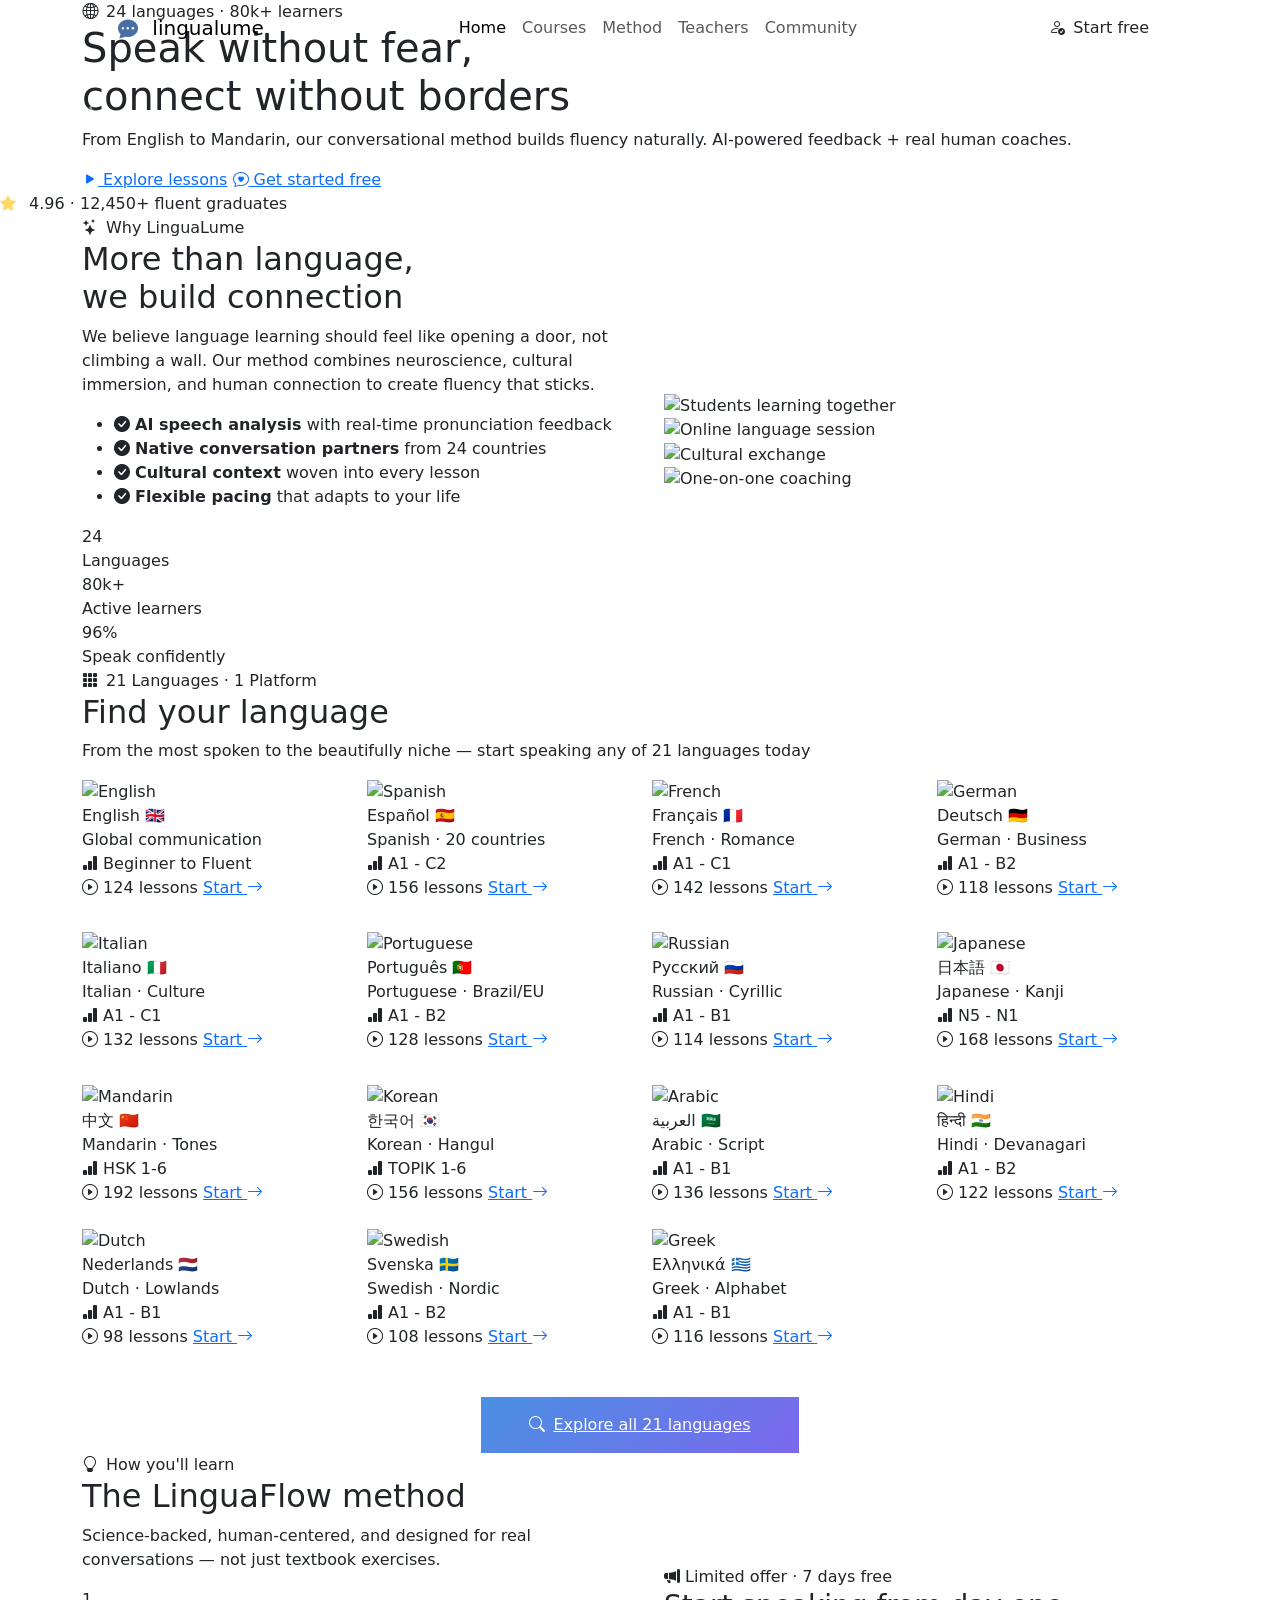
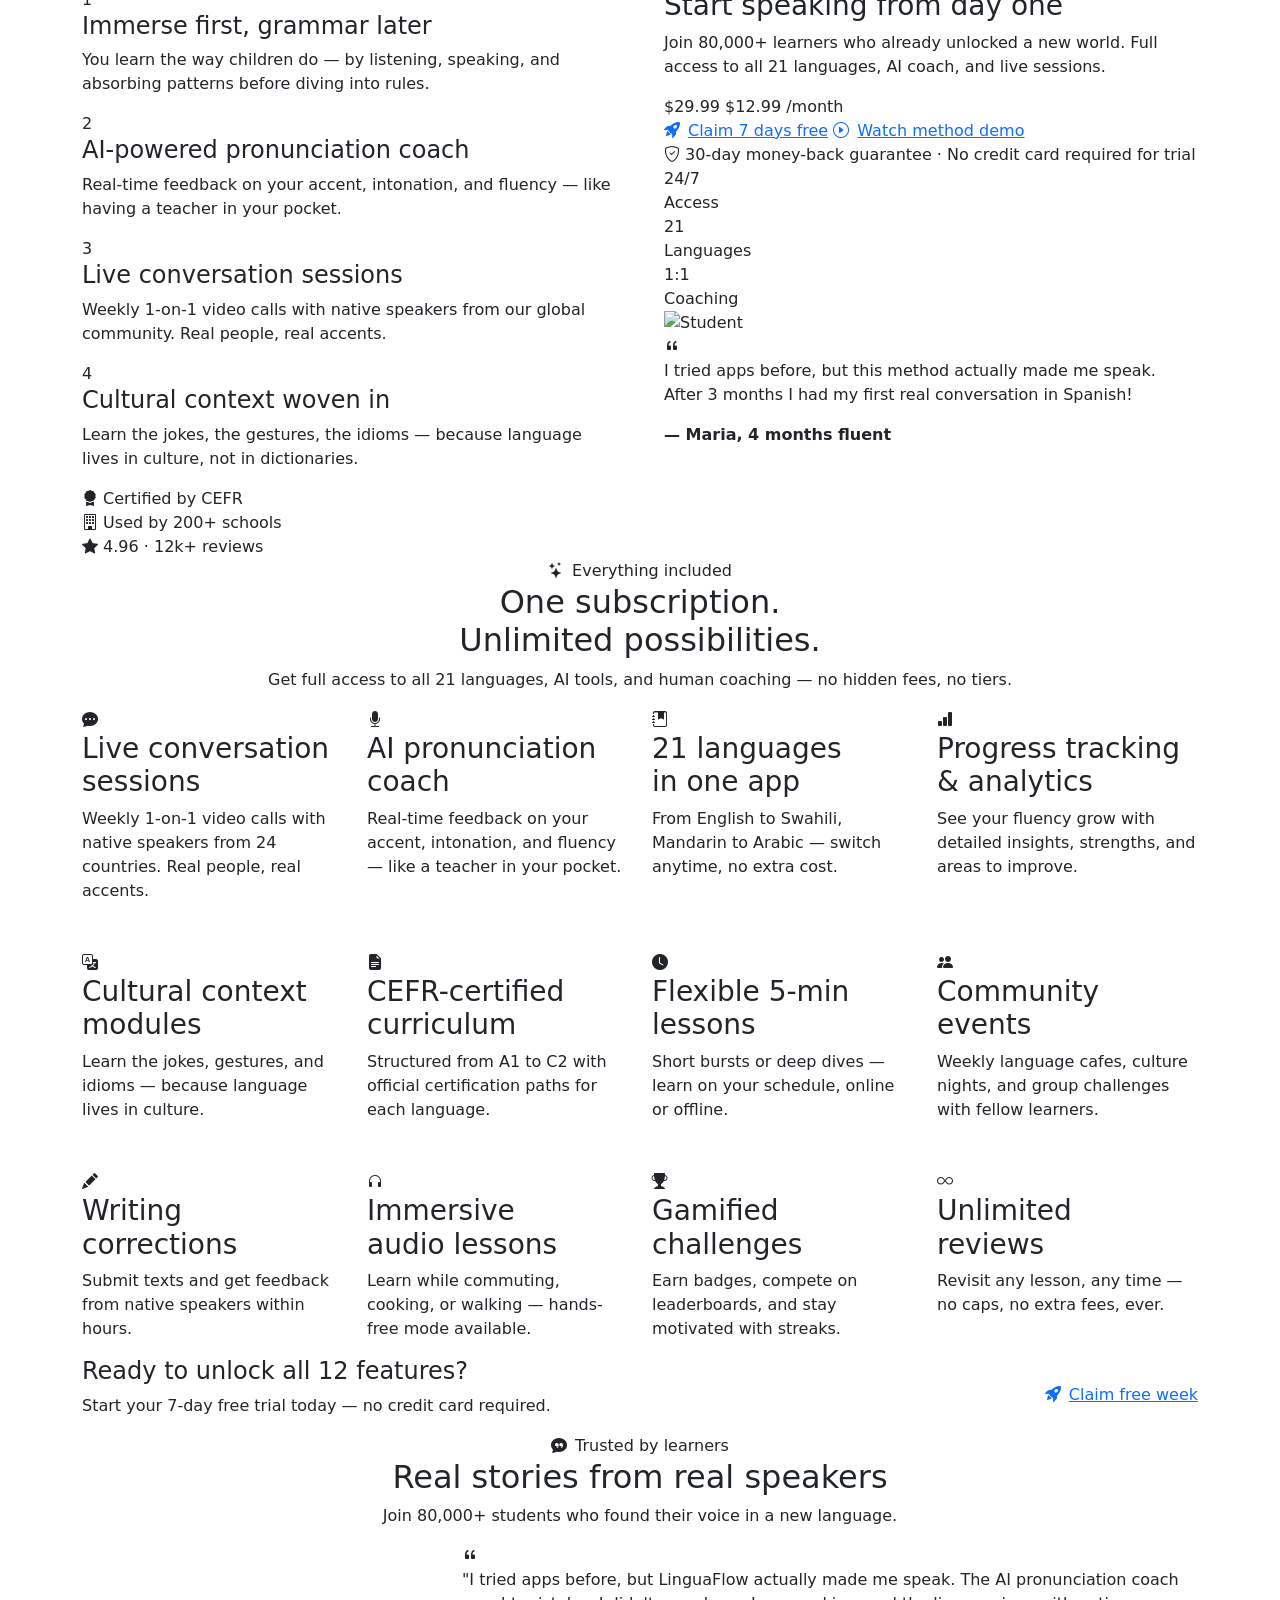
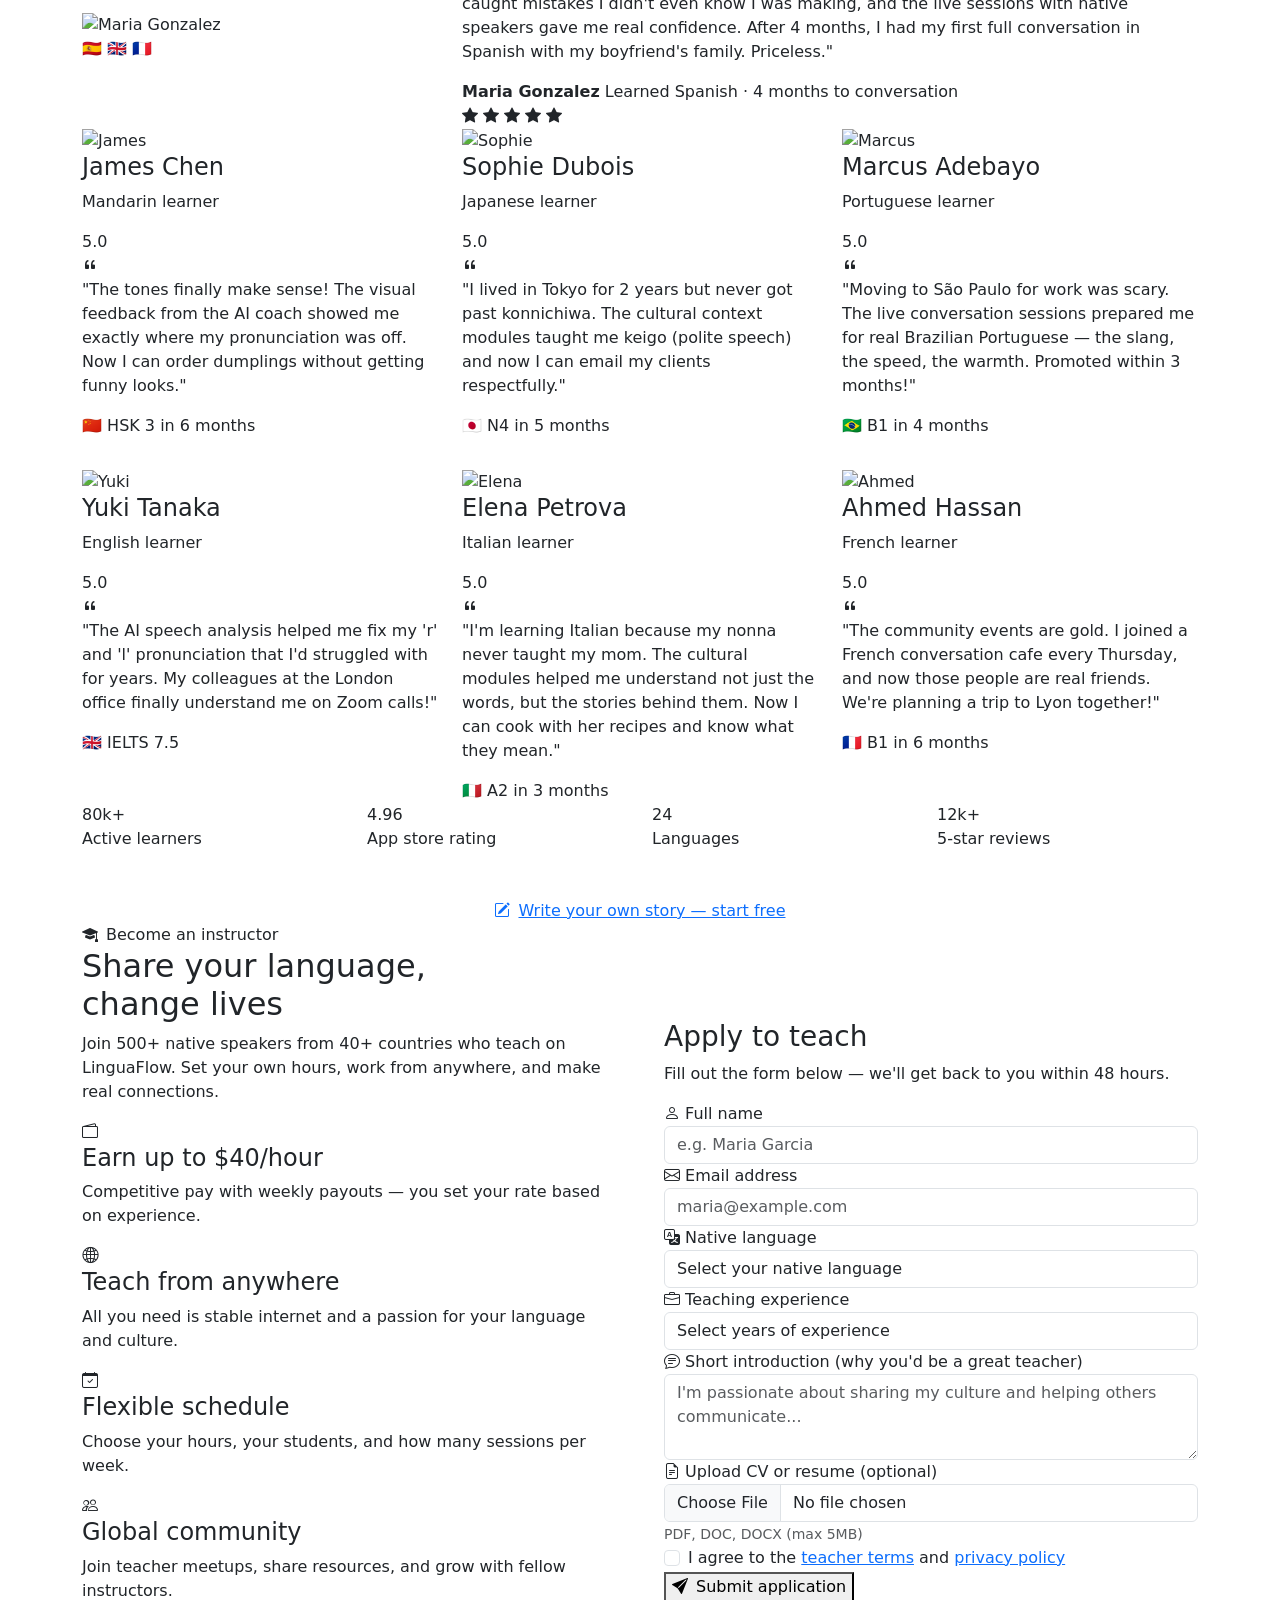
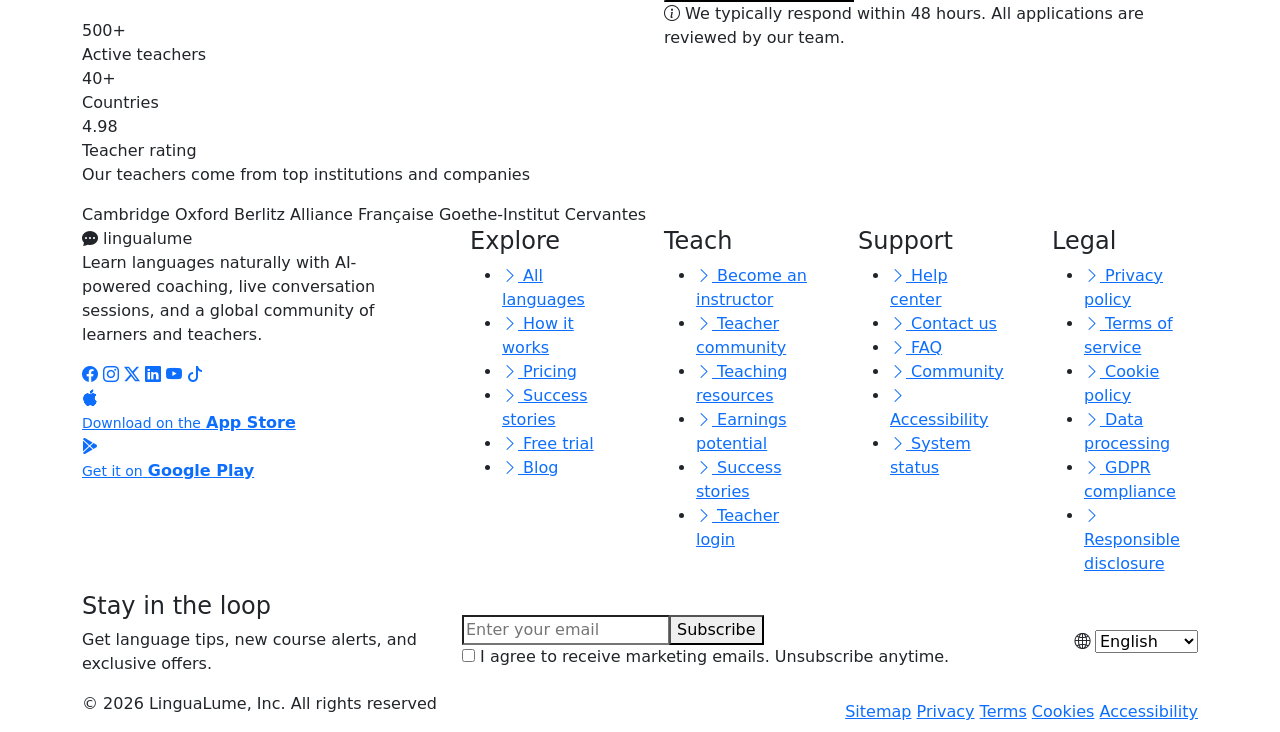
==== index.html @ 070ae80a "Add files via upload" ====
<!DOCTYPE html>
<html lang="en">
<head>
  <meta charset="UTF-8">
  <meta name="viewport" content="width=device-width, initial-scale=1.0">
  <title>LinguaFlow · fluent in feeling</title>

<link rel="stylesheet" href="css/style.css">
  <!-- Bootstrap 5 CSS -->
  <link href="https://cdn.jsdelivr.net/npm/bootstrap@5.3.2/dist/css/bootstrap.min.css" rel="stylesheet">
  <!-- Google Fonts for better typography -->
  <link href="https://fonts.googleapis.com/css2?family=Inter:opsz,wght@14..32,300;14..32,400;14..32,600;14..32,700;14..32,800&display=swap" rel="stylesheet">
  <!-- Bootstrap Icons -->
  <link rel="stylesheet" href="https://cdn.jsdelivr.net/npm/bootstrap-icons@1.11.3/font/bootstrap-icons.min.css">
  <!-- AOS (Animate on Scroll) - lightweight -->
  <link href="https://unpkg.com/aos@2.3.1/dist/aos.css" rel="stylesheet">
 
</head>
<body>

<!-- ===== REFINED NAVBAR ===== -->
<nav class="navbar navbar-expand-lg fixed-top navbar-premium" id="mainNav">
  <div class="container px-4 px-lg-5">
    <a class="navbar-brand" href="#">
      <i class="bi bi-chat-dots-fill me-2" style="color: #4a6fa5;"></i>
      lingualume
    </a>
    <button class="navbar-toggler border-0" type="button" data-bs-toggle="collapse" data-bs-target="#navbarNav" style="box-shadow: none;">
      <span class="navbar-toggler-icon"></span>
    </button>
    <div class="collapse navbar-collapse" id="navbarNav">
      <ul class="navbar-nav mx-auto">
        <li class="nav-item"><a class="nav-link active" href="index.html">Home</a></li>
        <li class="nav-item"><a class="nav-link" href="courses.html">Courses</a></li>
        <li class="nav-item"><a class="nav-link" href="method.html">Method</a></li>
        <li class="nav-item"><a class="nav-link" href="teachers.html">Teachers</a></li>
        <li class="nav-item"><a class="nav-link" href="community.html">Community</a></li>
      </ul>
      <div class="d-flex">
        <a href="registration.html" class="btn btn-nav-cta"><i class="bi bi-person-check me-2"></i>Start free</a>
      </div>
    </div>
  </div>
</nav>

<!-- ===== ELEVATED HERO CAROUSEL (3 slides, pro content) ===== -->
<div class="hero-wrapper">
  <div id="premiumLangCarousel" class="carousel slide carousel-fade carousel-modern" data-bs-ride="carousel" data-bs-interval="6000" data-bs-pause="false">
    <!-- indicators refined -->
    <div class="carousel-indicators">
      <button type="button" data-bs-target="#premiumLangCarousel" data-bs-slide-to="0" class="active" aria-current="true"></button>
      <button type="button" data-bs-target="#premiumLangCarousel" data-bs-slide-to="1"></button>
      <button type="button" data-bs-target="#premiumLangCarousel" data-bs-slide-to="2"></button>
    </div>

    <div class="carousel-inner">
      <!-- SLIDE 1 — connection first -->
      <div class="carousel-item active slide-1">
        <div class="carousel-caption-premium">
          <div class="container" data-aos="fade-up" data-aos-duration="1000">
            <span class="language-badge"><i class="bi bi-globe2 me-2"></i>24 languages · 80k+ learners</span>
            <h1 class="headline-xl">Speak <span class="gradient-text">without fear,</span><br>connect without borders</h1>
            <p class="description">From English to Mandarin, our conversational method builds fluency naturally. AI-powered feedback + real human coaches.</p>
            <div class="btn-group-premium">
              <a href="#" class="btn-premium-primary"><i class="bi bi-play-fill"></i> Explore lessons</a>
              <a href="#" class="btn-premium-secondary"><i class="bi bi-chat-heart"></i> Get started free</a>
            </div>
          </div>
        </div>
      </div>

      <!-- SLIDE 2 — french / romance -->
      <div class="carousel-item slide-2">
        <div class="carousel-caption-premium">
          <div class="container" data-aos="fade-up" data-aos-duration="1000">
            <span class="language-badge"><i class="bi bi-mic me-2"></i>Prononciation · culture · fluidité</span>
            <h1 class="headline-xl">Parlez <span class="gradient-text">avec âme</span><br>French, Italian & beyond</h1>
            <p class="description">Master romance languages through immersive storytelling, not just grammar drills. Your journey starts with a whisper.</p>
            <div class="btn-group-premium">
              <a href="#" class="btn-premium-primary"><i class="bi bi-soundwave"></i> Try audio lesson</a>
              <a href="#" class="btn-premium-secondary"><i class="bi bi-calendar-heart"></i> Free trial</a>
            </div>
          </div>
        </div>
      </div>

      <!-- SLIDE 3 — asian / business & soul -->
      <div class="carousel-item slide-3">
        <div class="carousel-caption-premium">
          <div class="container" data-aos="fade-up" data-aos-duration="1000">
            <span class="language-badge"><i class="bi bi-tree me-2"></i> 日本語 · 中文 · 한국어</span>
            <h1 class="headline-xl">Unlock <span class="gradient-text">East Asia,</span><br>unlock your future</h1>
            <p class="description">Mandarin, Japanese, Korean — from beginner to business fluent. Cultural context, real conversations, rapid progress.</p>
            <div class="btn-group-premium">
              <a href="#" class="btn-premium-primary"><i class="bi bi-compass"></i> View curriculum</a>
              <a href="#" class="btn-premium-secondary"><i class="bi bi-suit-heart"></i> Start 7 days free</a>
            </div>
          </div>
        </div>
      </div>
    </div>

    <!-- controls subtle -->
    <button class="carousel-control-prev" type="button" data-bs-target="#premiumLangCarousel" data-bs-slide="prev">
      <span class="carousel-control-prev-icon"></span>
      <span class="visually-hidden">Previous</span>
    </button>
    <button class="carousel-control-next" type="button" data-bs-target="#premiumLangCarousel" data-bs-slide="next">
      <span class="carousel-control-next-icon"></span>
      <span class="visually-hidden">Next</span>
    </button>

    <!-- floating micro-stat (UX touch) -->
    <div class="floating-stats">
      <i class="bi bi-star-fill me-2" style="color: #ffd966;"></i> 4.96 · 12,450+ fluent graduates
    </div>
  </div>
</div>

<!-- ===== ABOUT SECTION - 4 LAYOUT PICTURES / IMAGE RIGHT & TEXT LEFT ===== -->
<section class="about-section">
  <div class="container">
    <div class="row align-items-center g-5">
      <!-- Left column: text content -->
      <div class="col-lg-6" data-aos="fade-right" data-aos-duration="1000">
        <span class="about-badge"><i class="bi bi-stars me-2"></i>Why LinguaLume</span>
        <h2 class="about-title">More than <span class="gradient-text">language,</span><br>we build connection</h2>
        <p class="about-text">We believe language learning should feel like opening a door, not climbing a wall. Our method combines neuroscience, cultural immersion, and human connection to create fluency that sticks.</p>
        
        <ul class="about-features">
          <li>
            <i class="bi bi-check-circle-fill"></i>
            <span><strong>AI speech analysis</strong> with real-time pronunciation feedback</span>
          </li>
          <li>
            <i class="bi bi-check-circle-fill"></i>
            <span><strong>Native conversation partners</strong> from 24 countries</span>
          </li>
          <li>
            <i class="bi bi-check-circle-fill"></i>
            <span><strong>Cultural context</strong> woven into every lesson</span>
          </li>
          <li>
            <i class="bi bi-check-circle-fill"></i>
            <span><strong>Flexible pacing</strong> that adapts to your life</span>
          </li>
        </ul>

        <div class="about-stats">
          <div class="stat-item">
            <div class="stat-number">24</div>
            <div class="stat-label">Languages</div>
          </div>
          <div class="stat-item">
            <div class="stat-number">80k+</div>
            <div class="stat-label">Active learners</div>
          </div>
          <div class="stat-item">
            <div class="stat-number">96%</div>
            <div class="stat-label">Speak confidently</div>
          </div>
        </div>
      </div>

      <!-- Right column: 4 layout pictures grid -->
      <div class="col-lg-6" data-aos="fade-left" data-aos-duration="1000">
        <div class="about-image-grid">
          <!-- Image 1 - top left (main) -->
          <div class="grid-item grid-item-1">
            <img src="https://images.unsplash.com/photo-1523240795612-9a054b0db644?q=80&w=2070&auto=format&fit=crop" alt="Students learning together">
          </div>
          <!-- Image 2 - top right -->
          <div class="grid-item grid-item-2">
            <img src="https://images.unsplash.com/photo-1517486808906-6ca8b3f04846?q=80&w=2049&auto=format&fit=crop" alt="Online language session">
          </div>
          <!-- Image 3 - bottom left -->
          <div class="grid-item grid-item-3">
            <img src="https://images.unsplash.com/photo-1524178232363-1fb2b075b655?q=80&w=2070&auto=format&fit=crop" alt="Cultural exchange">
          </div>
          <!-- Image 4 - bottom right (main) -->
          <div class="grid-item grid-item-4">
            <img src="https://images.unsplash.com/photo-1546410531-bb4caa6b424d?q=80&w=2071&auto=format&fit=crop" alt="One-on-one coaching">
          </div>
        </div>
      </div>
    </div>
  </div>
</section>


<!-- ===== COURSES SECTION - 21 languages (3 rows, 7 columns each = 21) ===== -->
<section class="courses-section">
  <div class="container">
    <div class="courses-header" data-aos="fade-up">
      <span class="courses-badge"><i class="bi bi-grid-3x3-gap-fill me-2"></i>21 Languages · 1 Platform</span>
      <h2 class="courses-title">Find your <span class="gradient-text">language</span></h2>
      <p class="courses-subtitle">From the most spoken to the beautifully niche — start speaking any of 21 languages today</p>
    </div>

    <!-- Row 1: 7 languages -->
    <div class="row g-4" data-aos="fade-up" data-aos-delay="100">
      <!-- English -->
      <div class="col-lg-3 col-md-4 col-sm-6">
        <div class="language-card">
          <div class="card-image-wrapper">
            <img src="https://images.unsplash.com/photo-1533929736458-ca588d08c8be?q=80&w=2070&auto=format&fit=crop" alt="English">
          </div>
          <div class="card-content">
            <div class="language-name">English <span>🇬🇧</span></div>
            <div class="native-name">Global communication</div>
            <div class="language-level">
              <i class="bi bi-bar-chart-fill"></i>
              <span>Beginner to Fluent</span>
            </div>
            <div class="card-footer-info">
              <span class="lesson-count"><i class="bi bi-play-circle"></i> 124 lessons</span>
              <a href="#" class="start-learning">Start <i class="bi bi-arrow-right"></i></a>
            </div>
          </div>
        </div>
      </div>
      
      <!-- Spanish -->
      <div class="col-lg-3 col-md-4 col-sm-6">
        <div class="language-card">
          <div class="card-image-wrapper">
            <img src="https://images.unsplash.com/photo-1543783207-ec64e4d95325?q=80&w=2070&auto=format&fit=crop" alt="Spanish">
          </div>
          <div class="card-content">
            <div class="language-name">Español <span>🇪🇸</span></div>
            <div class="native-name">Spanish · 20 countries</div>
            <div class="language-level">
              <i class="bi bi-bar-chart-fill"></i>
              <span>A1 - C2</span>
            </div>
            <div class="card-footer-info">
              <span class="lesson-count"><i class="bi bi-play-circle"></i> 156 lessons</span>
              <a href="#" class="start-learning">Start <i class="bi bi-arrow-right"></i></a>
            </div>
          </div>
        </div>
      </div>
      
      <!-- French -->
      <div class="col-lg-3 col-md-4 col-sm-6">
        <div class="language-card">
          <div class="card-image-wrapper">
            <img src="https://images.unsplash.com/photo-1502602898657-3e91760cbb34?q=80&w=2073&auto=format&fit=crop" alt="French">
          </div>
          <div class="card-content">
            <div class="language-name">Français <span>🇫🇷</span></div>
            <div class="native-name">French · Romance</div>
            <div class="language-level">
              <i class="bi bi-bar-chart-fill"></i>
              <span>A1 - C1</span>
            </div>
            <div class="card-footer-info">
              <span class="lesson-count"><i class="bi bi-play-circle"></i> 142 lessons</span>
              <a href="#" class="start-learning">Start <i class="bi bi-arrow-right"></i></a>
            </div>
          </div>
        </div>
      </div>
      
      <!-- German -->
      <div class="col-lg-3 col-md-4 col-sm-6">
        <div class="language-card">
          <div class="card-image-wrapper">
            <img src="https://images.unsplash.com/photo-1467269204594-9661b134dd2b?q=80&w=2070&auto=format&fit=crop" alt="German">
          </div>
          <div class="card-content">
            <div class="language-name">Deutsch <span>🇩🇪</span></div>
            <div class="native-name">German · Business</div>
            <div class="language-level">
              <i class="bi bi-bar-chart-fill"></i>
              <span>A1 - B2</span>
            </div>
            <div class="card-footer-info">
              <span class="lesson-count"><i class="bi bi-play-circle"></i> 118 lessons</span>
              <a href="#" class="start-learning">Start <i class="bi bi-arrow-right"></i></a>
            </div>
          </div>
        </div>
      </div>
    </div>

    <!-- Row 2: 7 languages -->
    <div class="row g-4 mt-2" data-aos="fade-up" data-aos-delay="200">
      <!-- Italian -->
      <div class="col-lg-3 col-md-4 col-sm-6">
        <div class="language-card">
          <div class="card-image-wrapper">
            <img src="https://images.unsplash.com/photo-1523906834658-6e24ef2386f9?q=80&w=2080&auto=format&fit=crop" alt="Italian">
          </div>
          <div class="card-content">
            <div class="language-name">Italiano <span>🇮🇹</span></div>
            <div class="native-name">Italian · Culture</div>
            <div class="language-level">
              <i class="bi bi-bar-chart-fill"></i>
              <span>A1 - C1</span>
            </div>
            <div class="card-footer-info">
              <span class="lesson-count"><i class="bi bi-play-circle"></i> 132 lessons</span>
              <a href="#" class="start-learning">Start <i class="bi bi-arrow-right"></i></a>
            </div>
          </div>
        </div>
      </div>
      
      <!-- Portuguese - FIXED IMAGE URL -->
      <div class="col-lg-3 col-md-4 col-sm-6">
        <div class="language-card">
          <div class="card-image-wrapper">
            <img src="https://images.unsplash.com/photo-1483729557573-9b83e8f2c6cc?q=80&w=2070&auto=format&fit=crop&ixlib=rb-4.0.3" alt="Portuguese">
          </div>
          <div class="card-content">
            <div class="language-name">Português <span>🇵🇹</span></div>
            <div class="native-name">Portuguese · Brazil/EU</div>
            <div class="language-level">
              <i class="bi bi-bar-chart-fill"></i>
              <span>A1 - B2</span>
            </div>
            <div class="card-footer-info">
              <span class="lesson-count"><i class="bi bi-play-circle"></i> 128 lessons</span>
              <a href="#" class="start-learning">Start <i class="bi bi-arrow-right"></i></a>
            </div>
          </div>
        </div>
      </div>
      
      <!-- Russian -->
      <div class="col-lg-3 col-md-4 col-sm-6">
        <div class="language-card">
          <div class="card-image-wrapper">
            <img src="https://images.unsplash.com/photo-1513326738677-b964603b136d?q=80&w=2070&auto=format&fit=crop" alt="Russian">
          </div>
          <div class="card-content">
            <div class="language-name">Русский <span>🇷🇺</span></div>
            <div class="native-name">Russian · Cyrillic</div>
            <div class="language-level">
              <i class="bi bi-bar-chart-fill"></i>
              <span>A1 - B1</span>
            </div>
            <div class="card-footer-info">
              <span class="lesson-count"><i class="bi bi-play-circle"></i> 114 lessons</span>
              <a href="#" class="start-learning">Start <i class="bi bi-arrow-right"></i></a>
            </div>
          </div>
        </div>
      </div>
      
      <!-- Japanese -->
      <div class="col-lg-3 col-md-4 col-sm-6">
        <div class="language-card">
          <div class="card-image-wrapper">
            <img src="https://images.unsplash.com/photo-1528360983277-13d401cdc186?q=80&w=2070&auto=format&fit=crop" alt="Japanese">
          </div>
          <div class="card-content">
            <div class="language-name">日本語 <span>🇯🇵</span></div>
            <div class="native-name">Japanese · Kanji</div>
            <div class="language-level">
              <i class="bi bi-bar-chart-fill"></i>
              <span>N5 - N1</span>
            </div>
            <div class="card-footer-info">
              <span class="lesson-count"><i class="bi bi-play-circle"></i> 168 lessons</span>
              <a href="#" class="start-learning">Start <i class="bi bi-arrow-right"></i></a>
            </div>
          </div>
        </div>
      </div>
    </div>

    <!-- Row 3: 7 languages (21 total) -->
    <div class="row g-4 mt-2" data-aos="fade-up" data-aos-delay="300">
      <!-- Mandarin -->
      <div class="col-lg-3 col-md-4 col-sm-6">
        <div class="language-card">
          <div class="card-image-wrapper">
            <img src="https://images.unsplash.com/photo-1508804185872-d7badad00f7d?q=80&w=2070&auto=format&fit=crop" alt="Mandarin">
          </div>
          <div class="card-content">
            <div class="language-name">中文 <span>🇨🇳</span></div>
            <div class="native-name">Mandarin · Tones</div>
            <div class="language-level">
              <i class="bi bi-bar-chart-fill"></i>
              <span>HSK 1-6</span>
            </div>
            <div class="card-footer-info">
              <span class="lesson-count"><i class="bi bi-play-circle"></i> 192 lessons</span>
              <a href="#" class="start-learning">Start <i class="bi bi-arrow-right"></i></a>
            </div>
          </div>
        </div>
      </div>
      
      <!-- Korean -->
      <div class="col-lg-3 col-md-4 col-sm-6">
        <div class="language-card">
          <div class="card-image-wrapper">
            <img src="https://images.unsplash.com/photo-1517154421773-0529f29ea451?q=80&w=2070&auto=format&fit=crop" alt="Korean">
          </div>
          <div class="card-content">
            <div class="language-name">한국어 <span>🇰🇷</span></div>
            <div class="native-name">Korean · Hangul</div>
            <div class="language-level">
              <i class="bi bi-bar-chart-fill"></i>
              <span>TOPIK 1-6</span>
            </div>
            <div class="card-footer-info">
              <span class="lesson-count"><i class="bi bi-play-circle"></i> 156 lessons</span>
              <a href="#" class="start-learning">Start <i class="bi bi-arrow-right"></i></a>
            </div>
          </div>
        </div>
      </div>
      
      <!-- Arabic -->
      <div class="col-lg-3 col-md-4 col-sm-6">
        <div class="language-card">
          <div class="card-image-wrapper">
            <img src="https://images.unsplash.com/photo-1526491109672-74740652b963?q=80&w=2070&auto=format&fit=crop" alt="Arabic">
          </div>
          <div class="card-content">
            <div class="language-name">العربية <span>🇸🇦</span></div>
            <div class="native-name">Arabic · Script</div>
            <div class="language-level">
              <i class="bi bi-bar-chart-fill"></i>
              <span>A1 - B1</span>
            </div>
            <div class="card-footer-info">
              <span class="lesson-count"><i class="bi bi-play-circle"></i> 136 lessons</span>
              <a href="#" class="start-learning">Start <i class="bi bi-arrow-right"></i></a>
            </div>
          </div>
        </div>
      </div>
      
      <!-- Hindi -->
      <div class="col-lg-3 col-md-4 col-sm-6">
        <div class="language-card">
          <div class="card-image-wrapper">
            <img src="https://images.unsplash.com/photo-1524492412937-b28074a5d7da?q=80&w=2071&auto=format&fit=crop" alt="Hindi">
          </div>
          <div class="card-content">
            <div class="language-name">हिन्दी <span>🇮🇳</span></div>
            <div class="native-name">Hindi · Devanagari</div>
            <div class="language-level">
              <i class="bi bi-bar-chart-fill"></i>
              <span>A1 - B2</span>
            </div>
            <div class="card-footer-info">
              <span class="lesson-count"><i class="bi bi-play-circle"></i> 122 lessons</span>
              <a href="#" class="start-learning">Start <i class="bi bi-arrow-right"></i></a>
            </div>
          </div>
        </div>
      </div>
      
      <!-- Continue with more languages to reach 21 (adding 3 more in this row) -->
      <!-- Dutch - FIXED IMAGE URL -->
      <div class="col-lg-3 col-md-4 col-sm-6">
        <div class="language-card">
          <div class="card-image-wrapper">
            <img src="https://images.unsplash.com/photo-1512470876302-972faa2aa9a4?q=80&w=2070&auto=format&fit=crop&ixlib=rb-4.0.3" alt="Dutch">
          </div>
          <div class="card-content">
            <div class="language-name">Nederlands <span>🇳🇱</span></div>
            <div class="native-name">Dutch · Lowlands</div>
            <div class="language-level">
              <i class="bi bi-bar-chart-fill"></i>
              <span>A1 - B1</span>
            </div>
            <div class="card-footer-info">
              <span class="lesson-count"><i class="bi bi-play-circle"></i> 98 lessons</span>
              <a href="#" class="start-learning">Start <i class="bi bi-arrow-right"></i></a>
            </div>
          </div>
        </div>
      </div>
      
      <!-- Swedish - FIXED IMAGE URL -->
      <div class="col-lg-3 col-md-4 col-sm-6">
        <div class="language-card">
          <div class="card-image-wrapper">
            <img src="https://images.unsplash.com/photo-1519074069444-1ba4fff66d16?q=80&w=2070&auto=format&fit=crop&ixlib=rb-4.0.3" alt="Swedish">
          </div>
          <div class="card-content">
            <div class="language-name">Svenska <span>🇸🇪</span></div>
            <div class="native-name">Swedish · Nordic</div>
            <div class="language-level">
              <i class="bi bi-bar-chart-fill"></i>
              <span>A1 - B2</span>
            </div>
            <div class="card-footer-info">
              <span class="lesson-count"><i class="bi bi-play-circle"></i> 108 lessons</span>
              <a href="#" class="start-learning">Start <i class="bi bi-arrow-right"></i></a>
            </div>
          </div>
        </div>
      </div>
      
      <!-- Greek - FIXED IMAGE URL -->
      <div class="col-lg-3 col-md-4 col-sm-6">
        <div class="language-card">
          <div class="card-image-wrapper">
            <img src="https://images.unsplash.com/photo-1603565816030-6b389eeb23cb?q=80&w=2070&auto=format&fit=crop&ixlib=rb-4.0.3" alt="Greek">
          </div>
          <div class="card-content">
            <div class="language-name">Ελληνικά <span>🇬🇷</span></div>
            <div class="native-name">Greek · Alphabet</div>
            <div class="language-level">
              <i class="bi bi-bar-chart-fill"></i>
              <span>A1 - B1</span>
            </div>
            <div class="card-footer-info">
              <span class="lesson-count"><i class="bi bi-play-circle"></i> 116 lessons</span>
              <a href="#" class="start-learning">Start <i class="bi bi-arrow-right"></i></a>
            </div>
          </div>
        </div>
      </div>
    </div>

    <!-- View all button -->
    <div class="text-center mt-5" data-aos="fade-up">
      <a href="#" class="btn-premium-primary" style="background: linear-gradient(135deg, #4a90e2, #7b68ee); color: white; display: inline-flex; padding: 1rem 3rem;">
        <i class="bi bi-search me-2"></i> Explore all 21 languages
      </a>
    </div>
  </div>
</section>


<!-- ===== LEARNING METHOD & PROMO SECTION ===== -->
<section class="method-section">
  <div class="container">
    <div class="row g-5 align-items-center">
      <!-- Left column: method badge and description -->
      <div class="col-lg-6" data-aos="fade-right" data-aos-duration="1000">
        <span class="method-badge"><i class="bi bi-lightbulb me-2"></i>How you'll learn</span>
        <h2 class="method-title">The <span class="gradient-text">LinguaFlow</span> method</h2>
        <p class="method-subtitle">Science-backed, human-centered, and designed for real conversations — not just textbook exercises.</p>
        
        <!-- Method steps (vertical timeline style) -->
        <div class="method-steps">
          <!-- Step 1 -->
          <div class="method-step">
            <div class="step-number">1</div>
            <div class="step-content">
              <h4>Immerse first, grammar later</h4>
              <p>You learn the way children do — by listening, speaking, and absorbing patterns before diving into rules.</p>
            </div>
          </div>
          
          <!-- Step 2 -->
          <div class="method-step">
            <div class="step-number">2</div>
            <div class="step-content">
              <h4>AI-powered pronunciation coach</h4>
              <p>Real-time feedback on your accent, intonation, and fluency — like having a teacher in your pocket.</p>
            </div>
          </div>
          
          <!-- Step 3 -->
          <div class="method-step">
            <div class="step-number">3</div>
            <div class="step-content">
              <h4>Live conversation sessions</h4>
              <p>Weekly 1-on-1 video calls with native speakers from our global community. Real people, real accents.</p>
            </div>
          </div>
          
          <!-- Step 4 -->
          <div class="method-step">
            <div class="step-number">4</div>
            <div class="step-content">
              <h4>Cultural context woven in</h4>
              <p>Learn the jokes, the gestures, the idioms — because language lives in culture, not in dictionaries.</p>
            </div>
          </div>
        </div>
        
        <!-- Trust badges / partner logos (optional) -->
        <div class="trust-badges">
          <div class="trust-item">
            <i class="bi bi-award-fill"></i>
            <span>Certified by CEFR</span>
          </div>
          <div class="trust-item">
            <i class="bi bi-building"></i>
            <span>Used by 200+ schools</span>
          </div>
          <div class="trust-item">
            <i class="bi bi-star-fill"></i>
            <span>4.96 · 12k+ reviews</span>
          </div>
        </div>
      </div>
      
      <!-- Right column: promo card & stats -->
      <div class="col-lg-6" data-aos="fade-left" data-aos-duration="1000">
        <div class="promo-card">
          <!-- Promo badge -->
          <div class="promo-badge">
            <i class="bi bi-megaphone-fill"></i> Limited offer · 7 days free
          </div>
          
          <!-- Main promo content -->
          <h3 class="promo-title">Start speaking from <span class="gradient-text">day one</span></h3>
          <p class="promo-text">Join 80,000+ learners who already unlocked a new world. Full access to all 21 languages, AI coach, and live sessions.</p>
          
          <!-- Pricing pill -->
          <div class="pricing-pill">
            <span class="old-price">$29.99</span>
            <span class="new-price">$12.99</span>
            <span class="period">/month</span>
          </div>
          
          <!-- CTA buttons -->
          <div class="promo-actions">
            <a href="#" class="btn-promo-primary"><i class="bi bi-rocket-takeoff-fill me-2"></i>Claim 7 days free</a>
            <a href="#" class="btn-promo-secondary"><i class="bi bi-play-circle me-2"></i>Watch method demo</a>
          </div>
          
          <!-- Money-back guarantee -->
          <div class="guarantee">
            <i class="bi bi-shield-check"></i>
            <span>30-day money-back guarantee · No credit card required for trial</span>
          </div>
          
          <!-- Mini stats row inside promo -->
          <div class="promo-stats">
            <div class="promo-stat-item">
              <div class="stat-value">24/7</div>
              <div class="stat-label">Access</div>
            </div>
            <div class="promo-stat-item">
              <div class="stat-value">21</div>
              <div class="stat-label">Languages</div>
            </div>
            <div class="promo-stat-item">
              <div class="stat-value">1:1</div>
              <div class="stat-label">Coaching</div>
            </div>
          </div>
        </div>
        
        <!-- Floating testimonial (decorative) -->
        <div class="testimonial-float">
          <img src="https://images.unsplash.com/photo-1494790108755-27193f48fb76?q=80&w=1974&auto=format&fit=crop" alt="Student">
          <div class="testimonial-text">
            <i class="bi bi-quote"></i>
            <p>I tried apps before, but this method actually made me speak. After 3 months I had my first real conversation in Spanish!</p>
            <strong>— Maria, 4 months fluent</strong>
          </div>
        </div>
      </div>
    </div>
  </div>
</section>


<!-- ===== PROMO FEATURES SECTION ===== -->
<section class="promo-features-section">
  <div class="container">
    <!-- Section header -->
    <div class="section-header text-center" data-aos="fade-up">
      <span class="features-badge"><i class="bi bi-stars me-2"></i>Everything included</span>
      <h2 class="features-title">One subscription.<br><span class="gradient-text">Unlimited possibilities.</span></h2>
      <p class="features-subtitle">Get full access to all 21 languages, AI tools, and human coaching — no hidden fees, no tiers.</p>
    </div>

    <!-- Features grid - 3 rows, 4 columns = 12 features -->
    <div class="features-grid">
      <!-- Row 1: 4 features -->
      <div class="row g-4" data-aos="fade-up" data-aos-delay="100">
        <!-- Feature 1 -->
        <div class="col-lg-3 col-md-6">
          <div class="feature-card">
            <div class="feature-icon">
              <i class="bi bi-chat-dots-fill"></i>
            </div>
            <h3 class="feature-title">Live conversation <br>sessions</h3>
            <p class="feature-description">Weekly 1-on-1 video calls with native speakers from 24 countries. Real people, real accents.</p>
          </div>
        </div>
        <!-- Feature 2 -->
        <div class="col-lg-3 col-md-6">
          <div class="feature-card">
            <div class="feature-icon">
              <i class="bi bi-mic-fill"></i>
            </div>
            <h3 class="feature-title">AI pronunciation <br>coach</h3>
            <p class="feature-description">Real-time feedback on your accent, intonation, and fluency — like a teacher in your pocket.</p>
          </div>
        </div>
        <!-- Feature 3 -->
        <div class="col-lg-3 col-md-6">
          <div class="feature-card">
            <div class="feature-icon">
              <i class="bi bi-journal-bookmark-fill"></i>
            </div>
            <h3 class="feature-title">21 languages <br>in one app</h3>
            <p class="feature-description">From English to Swahili, Mandarin to Arabic — switch anytime, no extra cost.</p>
          </div>
        </div>
        <!-- Feature 4 -->
        <div class="col-lg-3 col-md-6">
          <div class="feature-card">
            <div class="feature-icon">
              <i class="bi bi-bar-chart-fill"></i>
            </div>
            <h3 class="feature-title">Progress tracking <br>& analytics</h3>
            <p class="feature-description">See your fluency grow with detailed insights, strengths, and areas to improve.</p>
          </div>
        </div>
      </div>

      <!-- Row 2: 4 features -->
      <div class="row g-4 mt-2" data-aos="fade-up" data-aos-delay="200">
        <!-- Feature 5 -->
        <div class="col-lg-3 col-md-6">
          <div class="feature-card">
            <div class="feature-icon">
              <i class="bi bi-translate"></i>
            </div>
            <h3 class="feature-title">Cultural context <br>modules</h3>
            <p class="feature-description">Learn the jokes, gestures, and idioms — because language lives in culture.</p>
          </div>
        </div>
        <!-- Feature 6 -->
        <div class="col-lg-3 col-md-6">
          <div class="feature-card">
            <div class="feature-icon">
              <i class="bi bi-file-earmark-text-fill"></i>
            </div>
            <h3 class="feature-title">CEFR-certified <br>curriculum</h3>
            <p class="feature-description">Structured from A1 to C2 with official certification paths for each language.</p>
          </div>
        </div>
        <!-- Feature 7 -->
        <div class="col-lg-3 col-md-6">
          <div class="feature-card">
            <div class="feature-icon">
              <i class="bi bi-clock-fill"></i>
            </div>
            <h3 class="feature-title">Flexible 5-min <br>lessons</h3>
            <p class="feature-description">Short bursts or deep dives — learn on your schedule, online or offline.</p>
          </div>
        </div>
        <!-- Feature 8 -->
        <div class="col-lg-3 col-md-6">
          <div class="feature-card">
            <div class="feature-icon">
              <i class="bi bi-people-fill"></i>
            </div>
            <h3 class="feature-title">Community <br>events</h3>
            <p class="feature-description">Weekly language cafes, culture nights, and group challenges with fellow learners.</p>
          </div>
        </div>
      </div>

      <!-- Row 3: 4 features -->
      <div class="row g-4 mt-2" data-aos="fade-up" data-aos-delay="300">
        <!-- Feature 9 -->
        <div class="col-lg-3 col-md-6">
          <div class="feature-card">
            <div class="feature-icon">
              <i class="bi bi-pencil-fill"></i>
            </div>
            <h3 class="feature-title">Writing <br>corrections</h3>
            <p class="feature-description">Submit texts and get feedback from native speakers within hours.</p>
          </div>
        </div>
        <!-- Feature 10 -->
        <div class="col-lg-3 col-md-6">
          <div class="feature-card">
            <div class="feature-icon">
              <i class="bi bi-headphones"></i>
            </div>
            <h3 class="feature-title">Immersive <br>audio lessons</h3>
            <p class="feature-description">Learn while commuting, cooking, or walking — hands-free mode available.</p>
          </div>
        </div>
        <!-- Feature 11 -->
        <div class="col-lg-3 col-md-6">
          <div class="feature-card">
            <div class="feature-icon">
              <i class="bi bi-trophy-fill"></i>
            </div>
            <h3 class="feature-title">Gamified <br>challenges</h3>
            <p class="feature-description">Earn badges, compete on leaderboards, and stay motivated with streaks.</p>
          </div>
        </div>
        <!-- Feature 12 -->
        <div class="col-lg-3 col-md-6">
          <div class="feature-card">
            <div class="feature-icon">
              <i class="bi bi-infinity"></i>
            </div>
            <h3 class="feature-title">Unlimited <br>reviews</h3>
            <p class="feature-description">Revisit any lesson, any time — no caps, no extra fees, ever.</p>
          </div>
        </div>
      </div>
    </div>

    <!-- Bottom CTA banner -->
    <div class="features-cta-banner" data-aos="fade-up" data-aos-delay="400">
      <div class="row align-items-center">
        <div class="col-lg-8">
          <h4 class="banner-title">Ready to unlock all 12 features?</h4>
          <p class="banner-text">Start your 7-day free trial today — no credit card required.</p>
        </div>
        <div class="col-lg-4 text-lg-end">
          <a href="#" class="btn-banner-cta"><i class="bi bi-rocket-takeoff-fill me-2"></i>Claim free week</a>
        </div>
      </div>
    </div>
  </div>
</section>


<!-- ===== TESTIMONIALS SECTION ===== -->
<section class="testimonials-section">
  <div class="container">
    <!-- Section header -->
    <div class="section-header text-center" data-aos="fade-up">
      <span class="testimonials-badge"><i class="bi bi-chat-quote-fill me-2"></i>Trusted by learners</span>
      <h2 class="testimonials-title">Real stories from <span class="gradient-text">real speakers</span></h2>
      <p class="testimonials-subtitle">Join 80,000+ students who found their voice in a new language.</p>
    </div>

    <!-- Featured testimonial card (large) -->
    <div class="featured-testimonial" data-aos="fade-up" data-aos-delay="100">
      <div class="row align-items-center g-4">
        <div class="col-lg-4">
          <div class="featured-image">
            <img src="https://images.unsplash.com/photo-1531123897727-8f129e1688ce?q=80&w=1974&auto=format&fit=crop" alt="Maria Gonzalez">
            <div class="featured-flags">
              <span>🇪🇸</span>
              <span>🇬🇧</span>
              <span>🇫🇷</span>
            </div>
          </div>
        </div>
        <div class="col-lg-8">
          <div class="featured-content">
            <i class="bi bi-quote featured-quote"></i>
            <p class="featured-text">"I tried apps before, but LinguaFlow actually made me speak. The AI pronunciation coach caught mistakes I didn't even know I was making, and the live sessions with native speakers gave me real confidence. After 4 months, I had my first full conversation in Spanish with my boyfriend's family. Priceless."</p>
            <div class="featured-author">
              <strong>Maria Gonzalez</strong>
              <span>Learned Spanish · 4 months to conversation</span>
              <div class="author-rating">
                <i class="bi bi-star-fill"></i>
                <i class="bi bi-star-fill"></i>
                <i class="bi bi-star-fill"></i>
                <i class="bi bi-star-fill"></i>
                <i class="bi bi-star-fill"></i>
              </div>
            </div>
          </div>
        </div>
      </div>
    </div>

    <!-- Testimonial grid - 3 columns, 2 rows = 6 cards -->
    <div class="testimonial-grid">
      <!-- Row 1: 3 testimonials -->
      <div class="row g-4" data-aos="fade-up" data-aos-delay="200">
        <!-- Testimonial 1 -->
        <div class="col-lg-4 col-md-6">
          <div class="testimonial-card">
            <div class="card-header">
              <img src="https://images.unsplash.com/photo-1500648767791-00dcc994a43e?q=80&w=1974&auto=format&fit=crop" alt="James">
              <div class="card-author">
                <h4>James Chen</h4>
                <p>Mandarin learner</p>
              </div>
              <div class="card-rating">5.0</div>
            </div>
            <div class="card-body">
              <i class="bi bi-quote"></i>
              <p>"The tones finally make sense! The visual feedback from the AI coach showed me exactly where my pronunciation was off. Now I can order dumplings without getting funny looks."</p>
            </div>
            <div class="card-footer">
              <span class="flag">🇨🇳</span>
              <span class="level">HSK 3 in 6 months</span>
            </div>
          </div>
        </div>

        <!-- Testimonial 2 -->
        <div class="col-lg-4 col-md-6">
          <div class="testimonial-card">
            <div class="card-header">
              <img src="https://images.unsplash.com/photo-1438761681033-6461ffad8d80?q=80&w=2070&auto=format&fit=crop" alt="Sophie">
              <div class="card-author">
                <h4>Sophie Dubois</h4>
                <p>Japanese learner</p>
              </div>
              <div class="card-rating">5.0</div>
            </div>
            <div class="card-body">
              <i class="bi bi-quote"></i>
              <p>"I lived in Tokyo for 2 years but never got past konnichiwa. The cultural context modules taught me keigo (polite speech) and now I can email my clients respectfully."</p>
            </div>
            <div class="card-footer">
              <span class="flag">🇯🇵</span>
              <span class="level">N4 in 5 months</span>
            </div>
          </div>
        </div>

        <!-- Testimonial 3 -->
        <div class="col-lg-4 col-md-6">
          <div class="testimonial-card">
            <div class="card-header">
              <img src="https://images.unsplash.com/photo-1472099645785-5658abf4ff4e?q=80&w=2070&auto=format&fit=crop" alt="Marcus">
              <div class="card-author">
                <h4>Marcus Adebayo</h4>
                <p>Portuguese learner</p>
              </div>
              <div class="card-rating">5.0</div>
            </div>
            <div class="card-body">
              <i class="bi bi-quote"></i>
              <p>"Moving to São Paulo for work was scary. The live conversation sessions prepared me for real Brazilian Portuguese — the slang, the speed, the warmth. Promoted within 3 months!"</p>
            </div>
            <div class="card-footer">
              <span class="flag">🇧🇷</span>
              <span class="level">B1 in 4 months</span>
            </div>
          </div>
        </div>
      </div>

      <!-- Row 2: 3 testimonials -->
      <div class="row g-4 mt-2" data-aos="fade-up" data-aos-delay="300">
        <!-- Testimonial 4 -->
        <div class="col-lg-4 col-md-6">
          <div class="testimonial-card">
            <div class="card-header">
              <img src="https://images.unsplash.com/photo-1489424731084-a5d8b219a5bb?q=80&w=1974&auto=format&fit=crop" alt="Yuki">
              <div class="card-author">
                <h4>Yuki Tanaka</h4>
                <p>English learner</p>
              </div>
              <div class="card-rating">5.0</div>
            </div>
            <div class="card-body">
              <i class="bi bi-quote"></i>
              <p>"The AI speech analysis helped me fix my 'r' and 'l' pronunciation that I'd struggled with for years. My colleagues at the London office finally understand me on Zoom calls!"</p>
            </div>
            <div class="card-footer">
              <span class="flag">🇬🇧</span>
              <span class="level">IELTS 7.5</span>
            </div>
          </div>
        </div>

        <!-- Testimonial 5 -->
        <div class="col-lg-4 col-md-6">
          <div class="testimonial-card">
            <div class="card-header">
              <img src="https://images.unsplash.com/photo-1494790108755-27193f48fb76?q=80&w=1974&auto=format&fit=crop" alt="Elena">
              <div class="card-author">
                <h4>Elena Petrova</h4>
                <p>Italian learner</p>
              </div>
              <div class="card-rating">5.0</div>
            </div>
            <div class="card-body">
              <i class="bi bi-quote"></i>
              <p>"I'm learning Italian because my nonna never taught my mom. The cultural modules helped me understand not just the words, but the stories behind them. Now I can cook with her recipes and know what they mean."</p>
            </div>
            <div class="card-footer">
              <span class="flag">🇮🇹</span>
              <span class="level">A2 in 3 months</span>
            </div>
          </div>
        </div>

        <!-- Testimonial 6 -->
        <div class="col-lg-4 col-md-6">
          <div class="testimonial-card">
            <div class="card-header">
              <img src="https://images.unsplash.com/photo-1507003211169-0a1dd7228f2d?q=80&w=1974&auto=format&fit=crop" alt="Ahmed">
              <div class="card-author">
                <h4>Ahmed Hassan</h4>
                <p>French learner</p>
              </div>
              <div class="card-rating">5.0</div>
            </div>
            <div class="card-body">
              <i class="bi bi-quote"></i>
              <p>"The community events are gold. I joined a French conversation cafe every Thursday, and now those people are real friends. We're planning a trip to Lyon together!"</p>
            </div>
            <div class="card-footer">
              <span class="flag">🇫🇷</span>
              <span class="level">B1 in 6 months</span>
            </div>
          </div>
        </div>
      </div>
    </div>

    <!-- Stats bar -->
    <div class="testimonials-stats" data-aos="fade-up" data-aos-delay="400">
      <div class="row g-4">
        <div class="col-md-3 col-6">
          <div class="stat-item">
            <div class="stat-number">80k+</div>
            <div class="stat-label">Active learners</div>
          </div>
        </div>
        <div class="col-md-3 col-6">
          <div class="stat-item">
            <div class="stat-number">4.96</div>
            <div class="stat-label">App store rating</div>
          </div>
        </div>
        <div class="col-md-3 col-6">
          <div class="stat-item">
            <div class="stat-number">24</div>
            <div class="stat-label">Languages</div>
          </div>
        </div>
        <div class="col-md-3 col-6">
          <div class="stat-item">
            <div class="stat-number">12k+</div>
            <div class="stat-label">5-star reviews</div>
          </div>
        </div>
      </div>
    </div>

    <!-- CTA mini -->
    <div class="text-center mt-5" data-aos="fade-up">
      <a href="#" class="btn-testimonial-cta"><i class="bi bi-pencil-square me-2"></i>Write your own story — start free</a>
    </div>
  </div>
</section>



<!-- ===== APPLY TO TEACH SECTION ===== -->
<section class="teach-section">
  <div class="container">
    <div class="row g-5 align-items-center">
      <!-- Left column: text content -->
      <div class="col-lg-6" data-aos="fade-right" data-aos-duration="1000">
        <span class="teach-badge"><i class="bi bi-mortarboard-fill me-2"></i>Become an instructor</span>
        <h2 class="teach-title">Share your language,<br><span class="gradient-text">change lives</span></h2>
        <p class="teach-subtitle">Join 500+ native speakers from 40+ countries who teach on LinguaFlow. Set your own hours, work from anywhere, and make real connections.</p>
        
        <!-- Benefits list -->
        <div class="teach-benefits">
          <!-- Benefit 1 -->
          <div class="benefit-item">
            <div class="benefit-icon">
              <i class="bi bi-wallet2"></i>
            </div>
            <div class="benefit-content">
              <h4>Earn up to $40/hour</h4>
              <p>Competitive pay with weekly payouts — you set your rate based on experience.</p>
            </div>
          </div>
          
          <!-- Benefit 2 -->
          <div class="benefit-item">
            <div class="benefit-icon">
              <i class="bi bi-globe2"></i>
            </div>
            <div class="benefit-content">
              <h4>Teach from anywhere</h4>
              <p>All you need is stable internet and a passion for your language and culture.</p>
            </div>
          </div>
          
          <!-- Benefit 3 -->
          <div class="benefit-item">
            <div class="benefit-icon">
              <i class="bi bi-calendar-check"></i>
            </div>
            <div class="benefit-content">
              <h4>Flexible schedule</h4>
              <p>Choose your hours, your students, and how many sessions per week.</p>
            </div>
          </div>
          
          <!-- Benefit 4 -->
          <div class="benefit-item">
            <div class="benefit-icon">
              <i class="bi bi-people"></i>
            </div>
            <div class="benefit-content">
              <h4>Global community</h4>
              <p>Join teacher meetups, share resources, and grow with fellow instructors.</p>
            </div>
          </div>
        </div>
        
        <!-- Teacher stats -->
        <div class="teacher-stats">
          <div class="stat-item">
            <div class="stat-number">500+</div>
            <div class="stat-label">Active teachers</div>
          </div>
          <div class="stat-item">
            <div class="stat-number">40+</div>
            <div class="stat-label">Countries</div>
          </div>
          <div class="stat-item">
            <div class="stat-number">4.98</div>
            <div class="stat-label">Teacher rating</div>
          </div>
        </div>
      </div>
      
      <!-- Right column: application form -->
      <div class="col-lg-6" data-aos="fade-left" data-aos-duration="1000">
        <div class="teach-form-card">
          <h3 class="form-title">Apply to teach</h3>
          <p class="form-subtitle">Fill out the form below — we'll get back to you within 48 hours.</p>
          
          <form class="teach-form">
            <!-- Name field -->
            <div class="form-group">
              <label for="teacherName"><i class="bi bi-person"></i> Full name</label>
              <input type="text" class="form-control" id="teacherName" placeholder="e.g. Maria Garcia" required>
            </div>
            
            <!-- Email field -->
            <div class="form-group">
              <label for="teacherEmail"><i class="bi bi-envelope"></i> Email address</label>
              <input type="email" class="form-control" id="teacherEmail" placeholder="maria@example.com" required>
            </div>
            
            <!-- Language select -->
            <div class="form-group">
              <label for="teacherLanguage"><i class="bi bi-translate"></i> Native language</label>
              <select class="form-control" id="teacherLanguage" required>
                <option value="" disabled selected>Select your native language</option>
                <option>English</option>
                <option>Spanish</option>
                <option>French</option>
                <option>German</option>
                <option>Italian</option>
                <option>Portuguese</option>
                <option>Russian</option>
                <option>Japanese</option>
                <option>Korean</option>
                <option>Mandarin</option>
                <option>Arabic</option>
                <option>Hindi</option>
                <option>Dutch</option>
                <option>Swedish</option>
                <option>Greek</option>
                <option>Turkish</option>
                <option>Vietnamese</option>
                <option>Thai</option>
                <option>Polish</option>
                <option>Hebrew</option>
              </select>
            </div>
            
            <!-- Experience field -->
            <div class="form-group">
              <label for="teacherExperience"><i class="bi bi-briefcase"></i> Teaching experience</label>
              <select class="form-control" id="teacherExperience" required>
                <option value="" disabled selected>Select years of experience</option>
                <option>0-1 years (beginner)</option>
                <option>1-3 years</option>
                <option>3-5 years</option>
                <option>5+ years</option>
                <option>10+ years</option>
              </select>
            </div>
            
            <!-- Bio field -->
            <div class="form-group">
              <label for="teacherBio"><i class="bi bi-chat-text"></i> Short introduction (why you'd be a great teacher)</label>
              <textarea class="form-control" id="teacherBio" rows="3" placeholder="I'm passionate about sharing my culture and helping others communicate..."></textarea>
            </div>
            
            <!-- CV upload -->
            <div class="form-group">
              <label for="teacherCV"><i class="bi bi-file-earmark-text"></i> Upload CV or resume (optional)</label>
              <input type="file" class="form-control" id="teacherCV" accept=".pdf,.doc,.docx">
              <small class="form-text">PDF, DOC, DOCX (max 5MB)</small>
            </div>
            
            <!-- Checkbox -->
            <div class="form-check">
              <input type="checkbox" class="form-check-input" id="termsCheck" required>
              <label class="form-check-label" for="termsCheck">I agree to the <a href="#">teacher terms</a> and <a href="#">privacy policy</a></label>
            </div>
            
            <!-- Submit button -->
            <button type="submit" class="btn-submit-application"><i class="bi bi-send-fill me-2"></i>Submit application</button>
          </form>
          
          <!-- Note -->
          <p class="application-note"><i class="bi bi-info-circle"></i> We typically respond within 48 hours. All applications are reviewed by our team.</p>
        </div>
      </div>
    </div>
    
    <!-- Bottom logos / partners -->
    <div class="partner-logos" data-aos="fade-up">
      <p class="partner-text">Our teachers come from top institutions and companies</p>
      <div class="logo-grid">
        <span class="logo-placeholder">Cambridge</span>
        <span class="logo-placeholder">Oxford</span>
        <span class="logo-placeholder">Berlitz</span>
        <span class="logo-placeholder">Alliance Française</span>
        <span class="logo-placeholder">Goethe-Institut</span>
        <span class="logo-placeholder">Cervantes</span>
      </div>
    </div>
  </div>
</section>



<!-- ===== FOOTER SECTION ===== -->
<footer class="footer-section">
  <div class="container">
    <!-- Main footer content -->
    <div class="footer-main">
      <div class="row g-5">
        <!-- Column 1: Brand & social -->
        <div class="col-lg-4 col-md-6">
          <div class="footer-brand">
            <i class="bi bi-chat-dots-fill footer-logo-icon"></i>
            <span class="footer-logo-text">lingualume</span>
          </div>
          <p class="footer-description">Learn languages naturally with AI-powered coaching, live conversation sessions, and a global community of learners and teachers.</p>
          
          <!-- Social links -->
          <div class="social-links">
            <a href="#" class="social-link" aria-label="Facebook"><i class="bi bi-facebook"></i></a>
            <a href="#" class="social-link" aria-label="Instagram"><i class="bi bi-instagram"></i></a>
            <a href="#" class="social-link" aria-label="Twitter"><i class="bi bi-twitter-x"></i></a>
            <a href="#" class="social-link" aria-label="LinkedIn"><i class="bi bi-linkedin"></i></a>
            <a href="#" class="social-link" aria-label="YouTube"><i class="bi bi-youtube"></i></a>
            <a href="#" class="social-link" aria-label="TikTok"><i class="bi bi-tiktok"></i></a>
          </div>
          
          <!-- App store badges -->
          <div class="app-badges">
            <a href="#" class="app-badge">
              <i class="bi bi-apple"></i>
              <div class="badge-text">
                <small>Download on the</small>
                <strong>App Store</strong>
              </div>
            </a>
            <a href="#" class="app-badge">
              <i class="bi bi-google-play"></i>
              <div class="badge-text">
                <small>Get it on</small>
                <strong>Google Play</strong>
              </div>
            </a>
          </div>
        </div>

        <!-- Column 2: Quick links -->
        <div class="col-lg-2 col-md-6">
          <h4 class="footer-heading">Explore</h4>
          <ul class="footer-links">
            <li><a href="#"><i class="bi bi-chevron-right"></i> All languages</a></li>
            <li><a href="#"><i class="bi bi-chevron-right"></i> How it works</a></li>
            <li><a href="#"><i class="bi bi-chevron-right"></i> Pricing</a></li>
            <li><a href="#"><i class="bi bi-chevron-right"></i> Success stories</a></li>
            <li><a href="#"><i class="bi bi-chevron-right"></i> Free trial</a></li>
            <li><a href="#"><i class="bi bi-chevron-right"></i> Blog</a></li>
          </ul>
        </div>

        <!-- Column 3: For teachers -->
        <div class="col-lg-2 col-md-6">
          <h4 class="footer-heading">Teach</h4>
          <ul class="footer-links">
            <li><a href="#"><i class="bi bi-chevron-right"></i> Become an instructor</a></li>
            <li><a href="#"><i class="bi bi-chevron-right"></i> Teacher community</a></li>
            <li><a href="#"><i class="bi bi-chevron-right"></i> Teaching resources</a></li>
            <li><a href="#"><i class="bi bi-chevron-right"></i> Earnings potential</a></li>
            <li><a href="#"><i class="bi bi-chevron-right"></i> Success stories</a></li>
            <li><a href="#"><i class="bi bi-chevron-right"></i> Teacher login</a></li>
          </ul>
        </div>

        <!-- Column 4: Support & legal -->
        <div class="col-lg-2 col-md-6">
          <h4 class="footer-heading">Support</h4>
          <ul class="footer-links">
            <li><a href="#"><i class="bi bi-chevron-right"></i> Help center</a></li>
            <li><a href="#"><i class="bi bi-chevron-right"></i> Contact us</a></li>
            <li><a href="#"><i class="bi bi-chevron-right"></i> FAQ</a></li>
            <li><a href="#"><i class="bi bi-chevron-right"></i> Community</a></li>
            <li><a href="#"><i class="bi bi-chevron-right"></i> Accessibility</a></li>
            <li><a href="#"><i class="bi bi-chevron-right"></i> System status</a></li>
          </ul>
        </div>

        <!-- Column 5: Legal -->
        <div class="col-lg-2 col-md-6">
          <h4 class="footer-heading">Legal</h4>
          <ul class="footer-links">
            <li><a href="#"><i class="bi bi-chevron-right"></i> Privacy policy</a></li>
            <li><a href="#"><i class="bi bi-chevron-right"></i> Terms of service</a></li>
            <li><a href="#"><i class="bi bi-chevron-right"></i> Cookie policy</a></li>
            <li><a href="#"><i class="bi bi-chevron-right"></i> Data processing</a></li>
            <li><a href="#"><i class="bi bi-chevron-right"></i> GDPR compliance</a></li>
            <li><a href="#"><i class="bi bi-chevron-right"></i> Responsible disclosure</a></li>
          </ul>
        </div>
      </div>
    </div>

    <!-- Newsletter signup -->
    <div class="footer-newsletter">
      <div class="row align-items-center">
        <div class="col-lg-4">
          <h4 class="newsletter-title">Stay in the loop</h4>
          <p class="newsletter-text">Get language tips, new course alerts, and exclusive offers.</p>
        </div>
        <div class="col-lg-6">
          <form class="newsletter-form">
            <div class="input-group">
              <input type="email" class="newsletter-input" placeholder="Enter your email" required>
              <button type="submit" class="newsletter-btn">Subscribe</button>
            </div>
            <div class="newsletter-checkbox">
              <input type="checkbox" id="newsletterConsent">
              <label for="newsletterConsent">I agree to receive marketing emails. Unsubscribe anytime.</label>
            </div>
          </form>
        </div>
        <div class="col-lg-2 text-lg-end">
          <div class="language-selector">
            <i class="bi bi-globe2"></i>
            <select class="language-select">
              <option>English</option>
              <option>Español</option>
              <option>Français</option>
              <option>Deutsch</option>
              <option>Italiano</option>
              <option>Português</option>
              <option>日本語</option>
              <option>中文</option>
              <option>한국어</option>
              <option>العربية</option>
            </select>
          </div>
        </div>
      </div>
    </div>

    <!-- Bottom footer with copyright -->
    <div class="footer-bottom">
      <div class="row align-items-center">
        <div class="col-md-6">
          <p class="copyright">© 2026 LinguaLume, Inc. All rights reserved</p>
        </div>
        <div class="col-md-6 text-md-end">
          <div class="footer-bottom-links">
            <a href="#">Sitemap</a>
            <a href="#">Privacy</a>
            <a href="#">Terms</a>
            <a href="#">Cookies</a>
            <a href="#">Accessibility</a>
          </div>
        </div>
      </div>
    </div>
  </div>
</footer>










<!-- scripts -->
<script src="https://cdn.jsdelivr.net/npm/bootstrap@5.3.2/dist/js/bootstrap.bundle.min.js"></script>
<script src="https://unpkg.com/aos@2.3.1/dist/aos.js"></script>
<script>
  AOS.init({ once: true, offset: 50, duration: 900 });

  // optional navbar background change on scroll (adds depth)
  window.addEventListener('scroll', function() {
    const nav = document.getElementById('mainNav');
    if (window.scrollY > 50) {
      nav.classList.add('scrolled');
    } else {
      nav.classList.remove('scrolled');
    }
  });
</script>
</body>
</html>
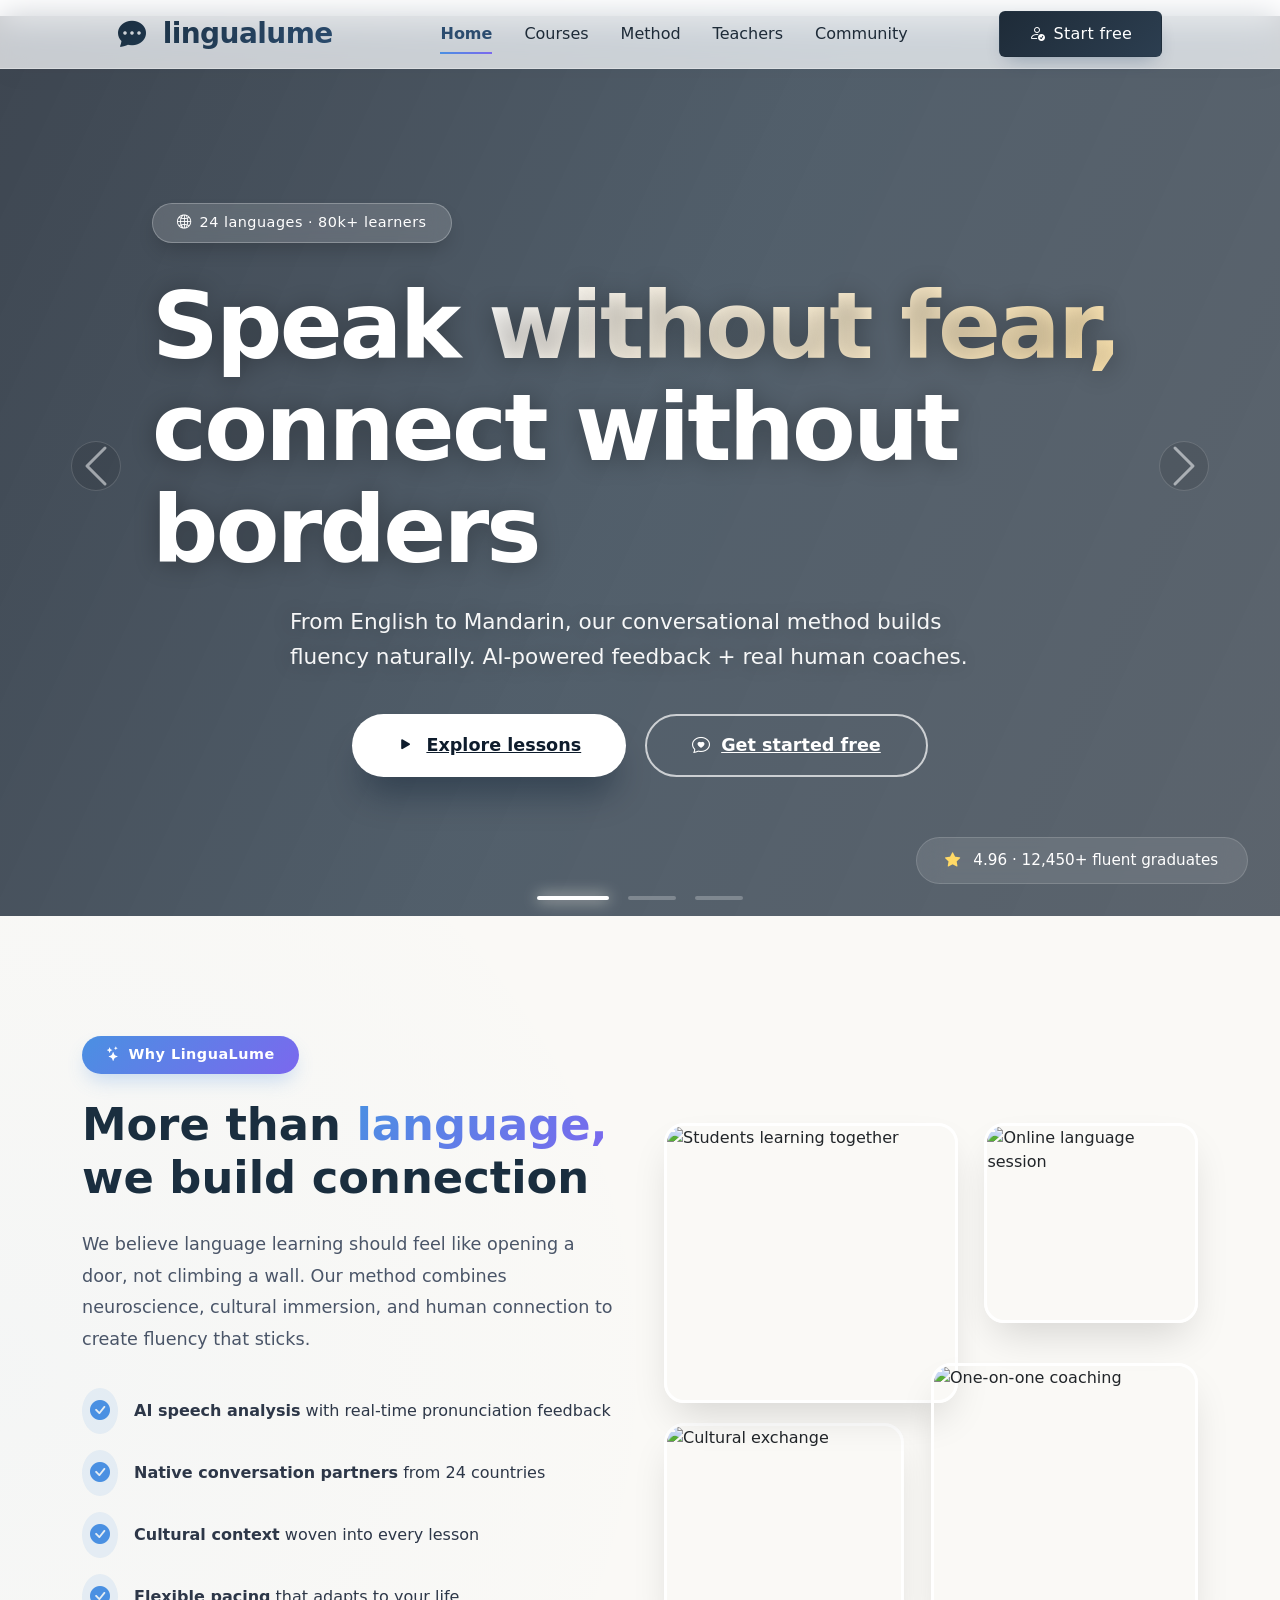
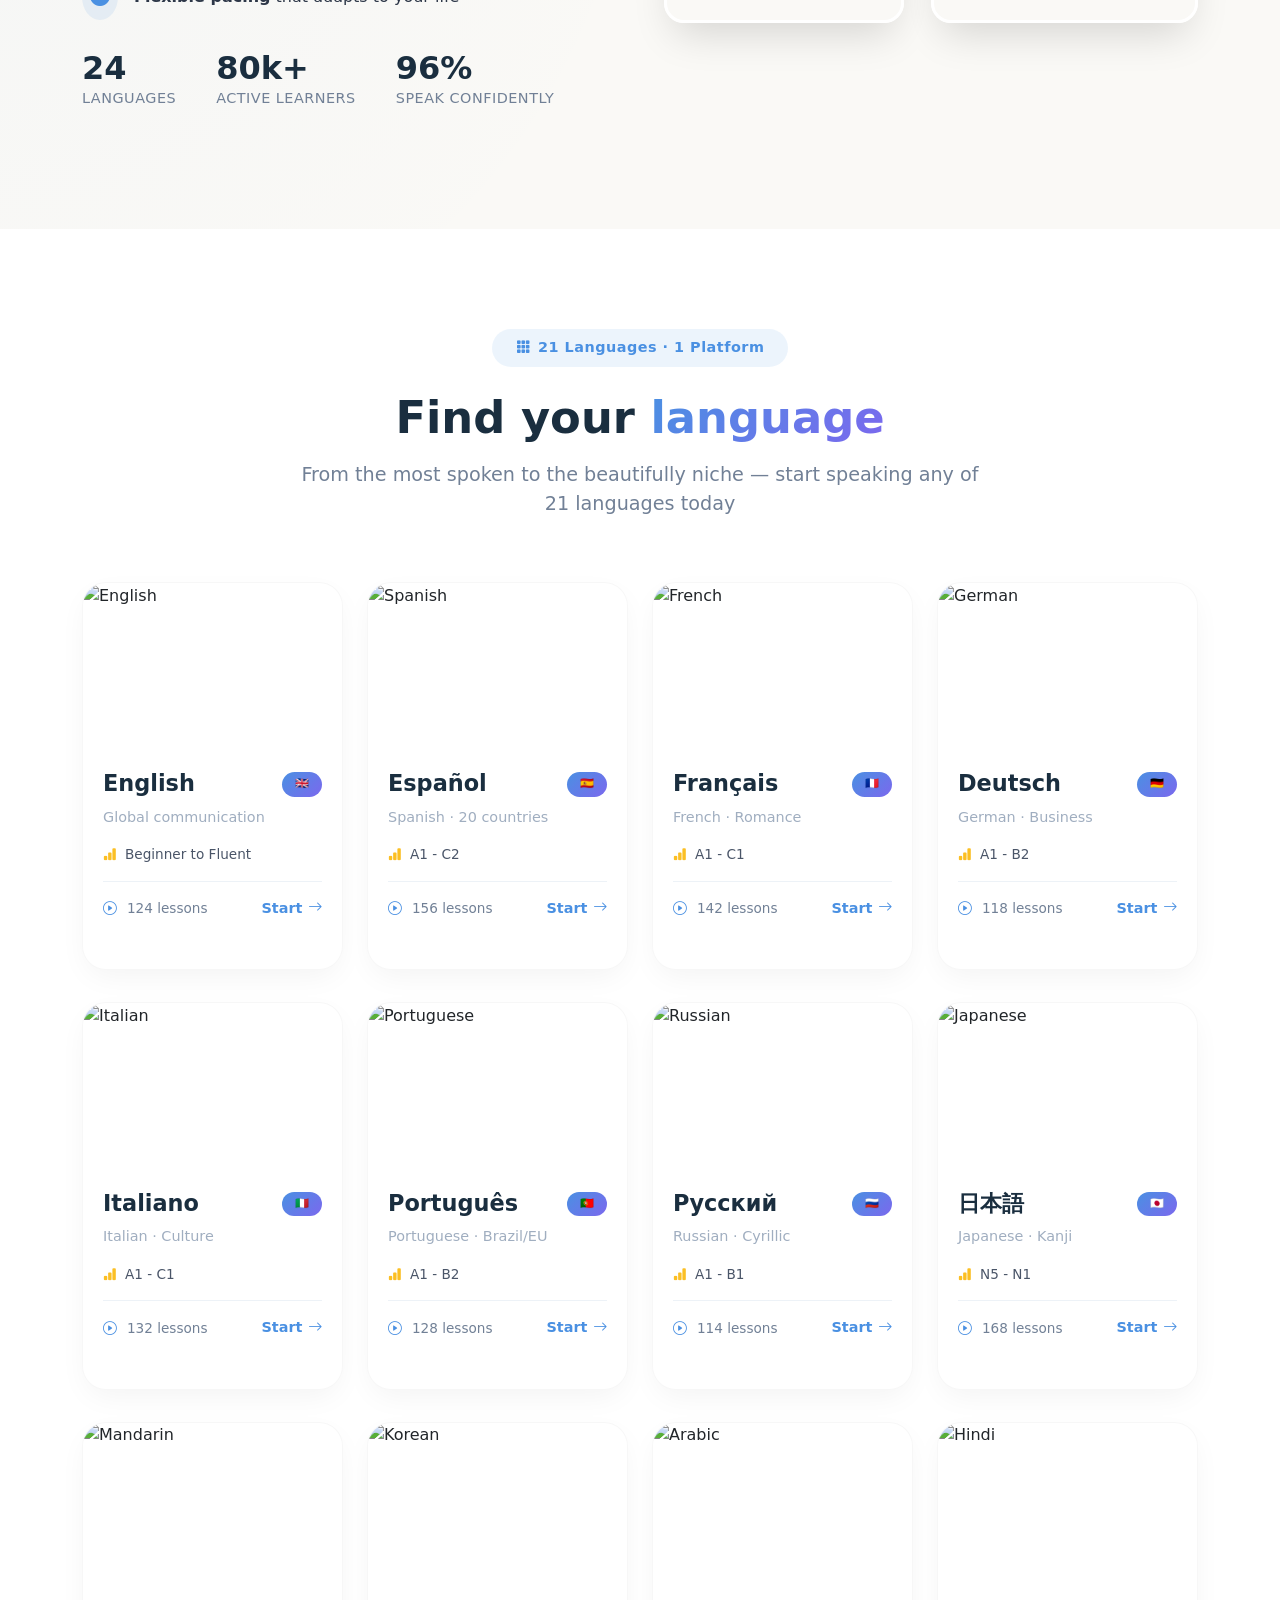
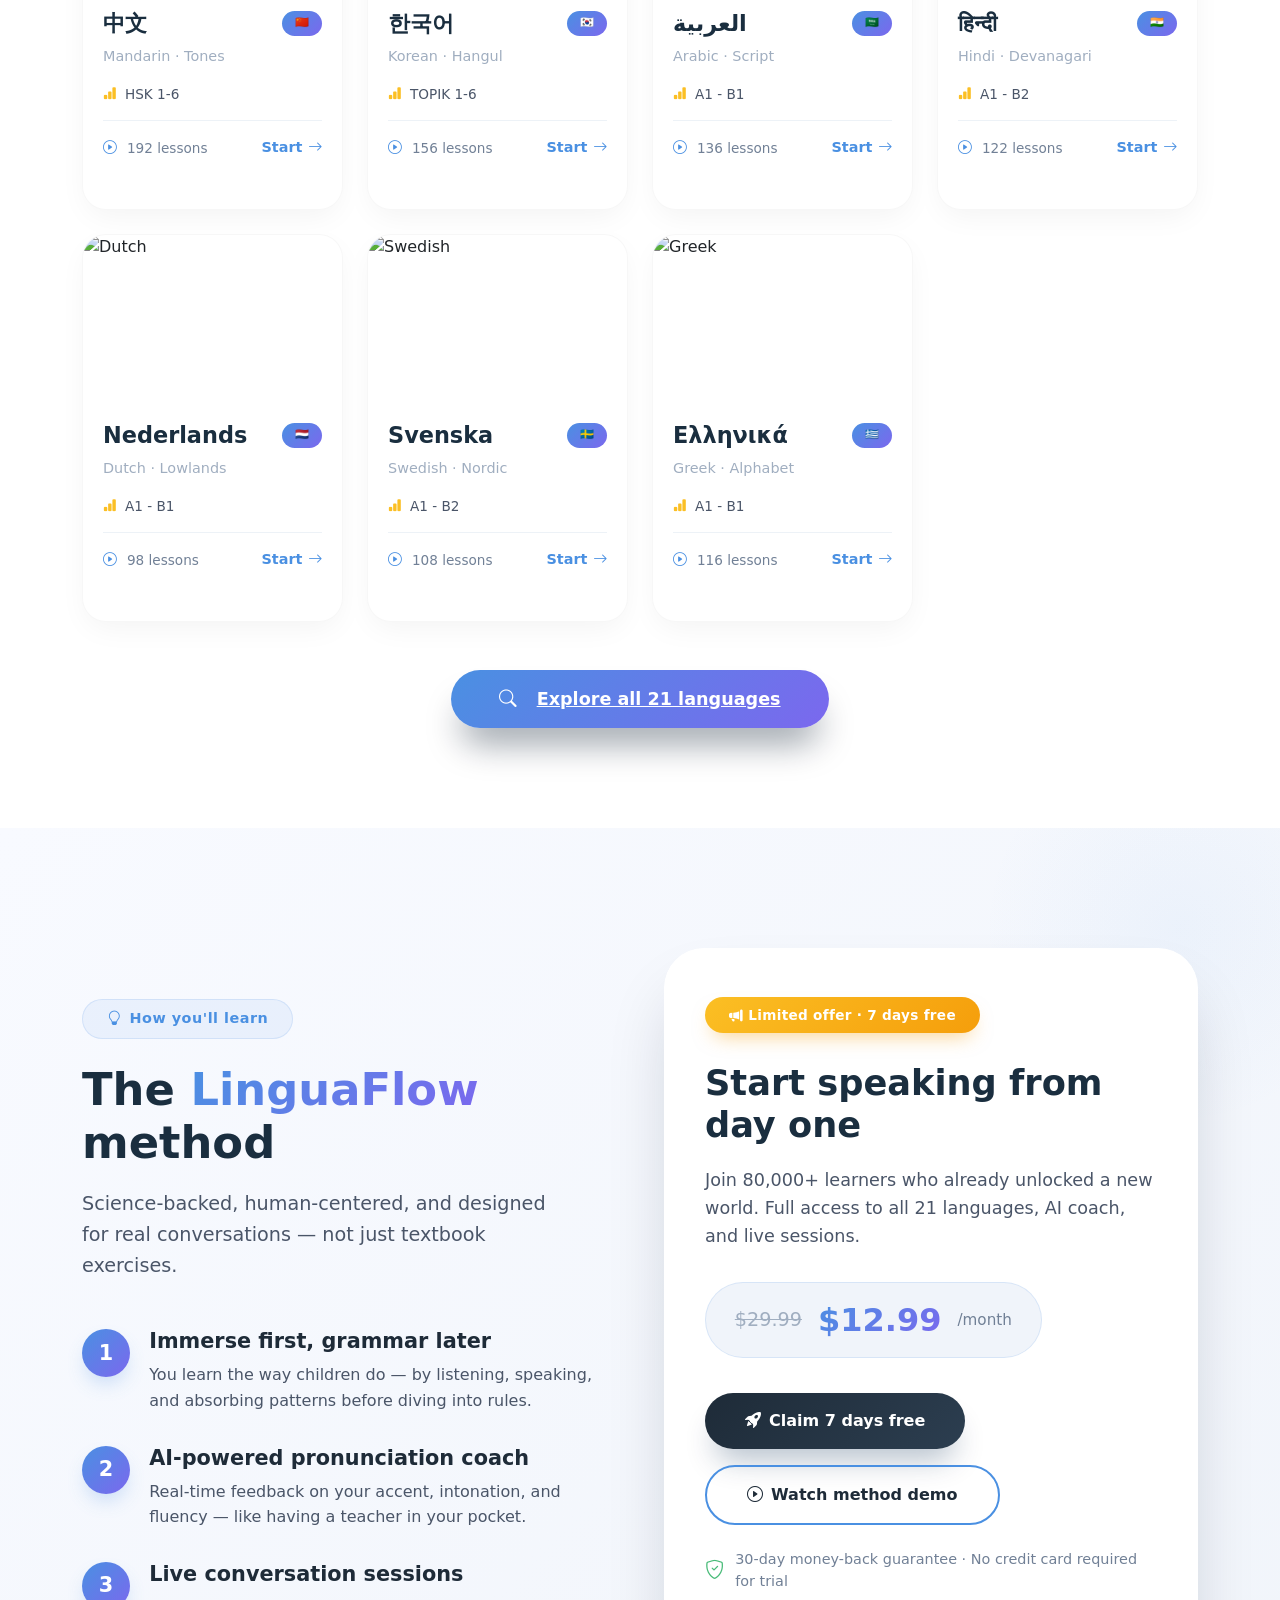
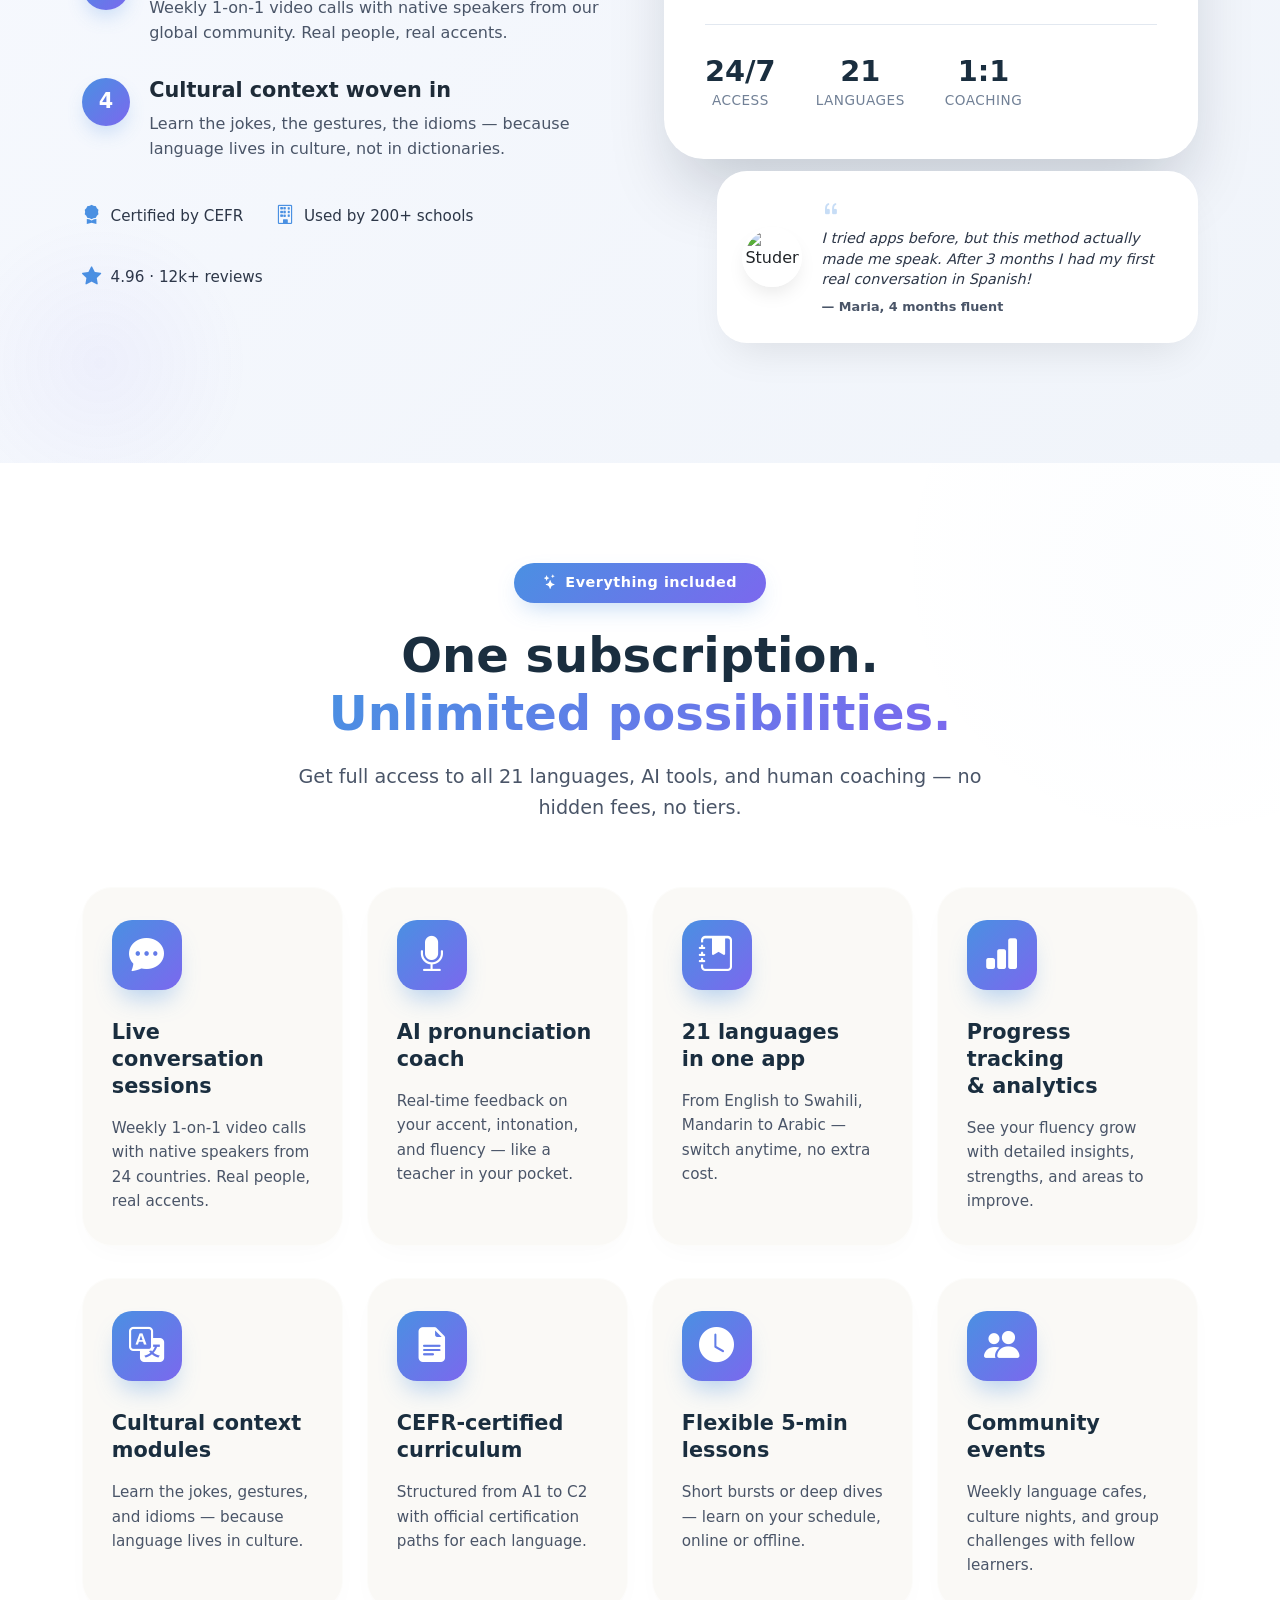
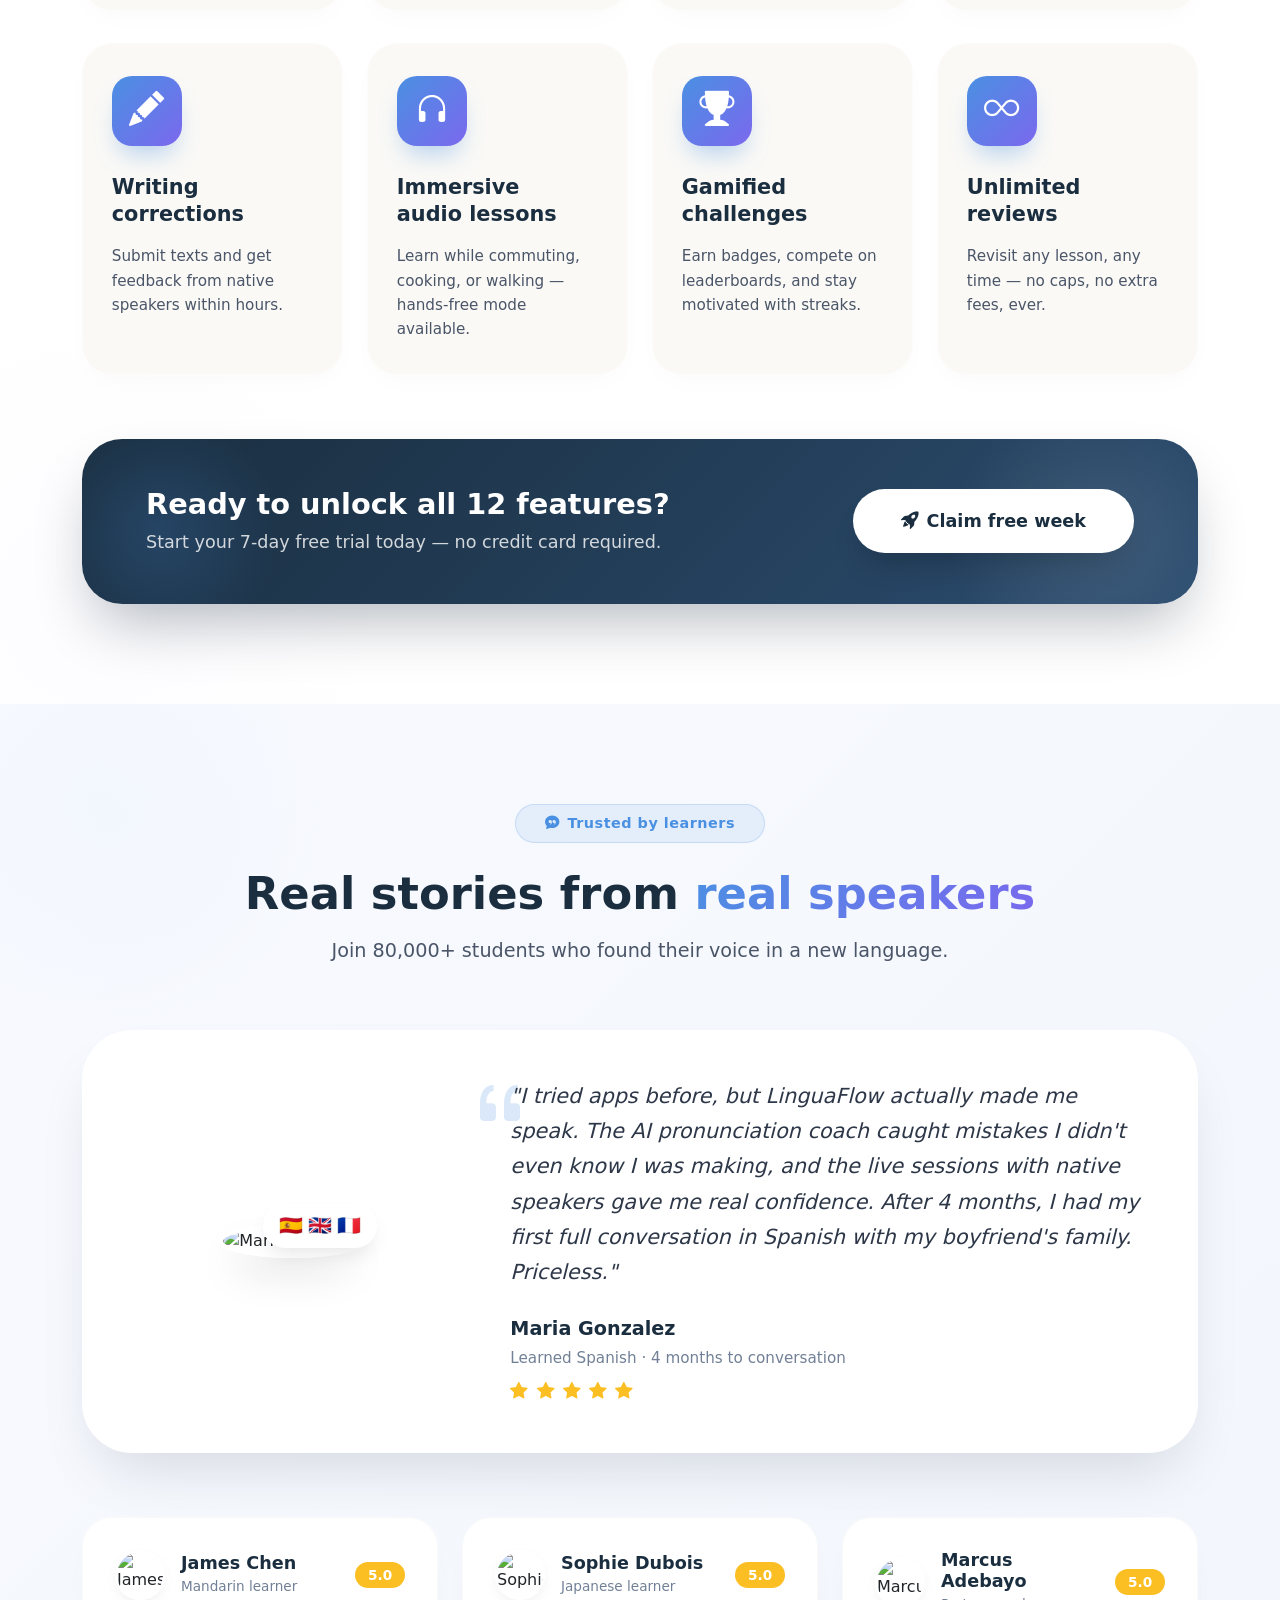
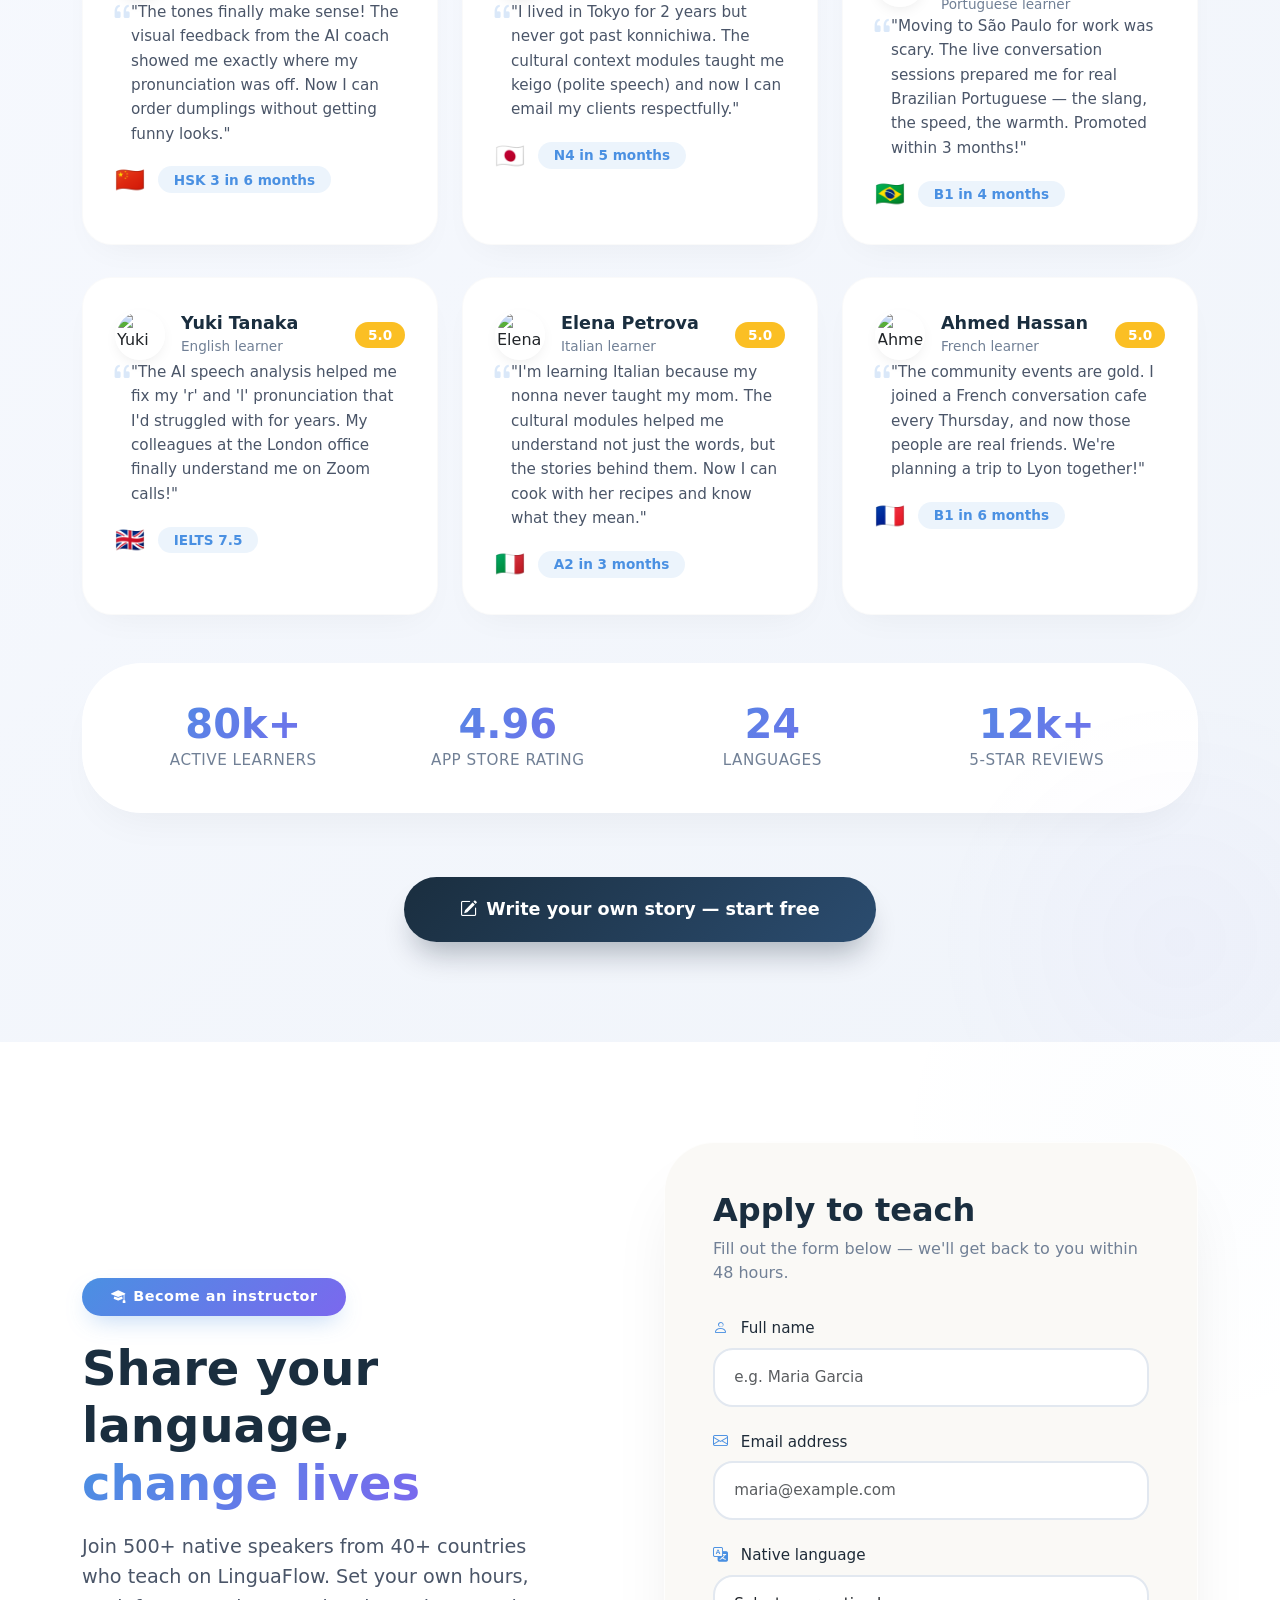
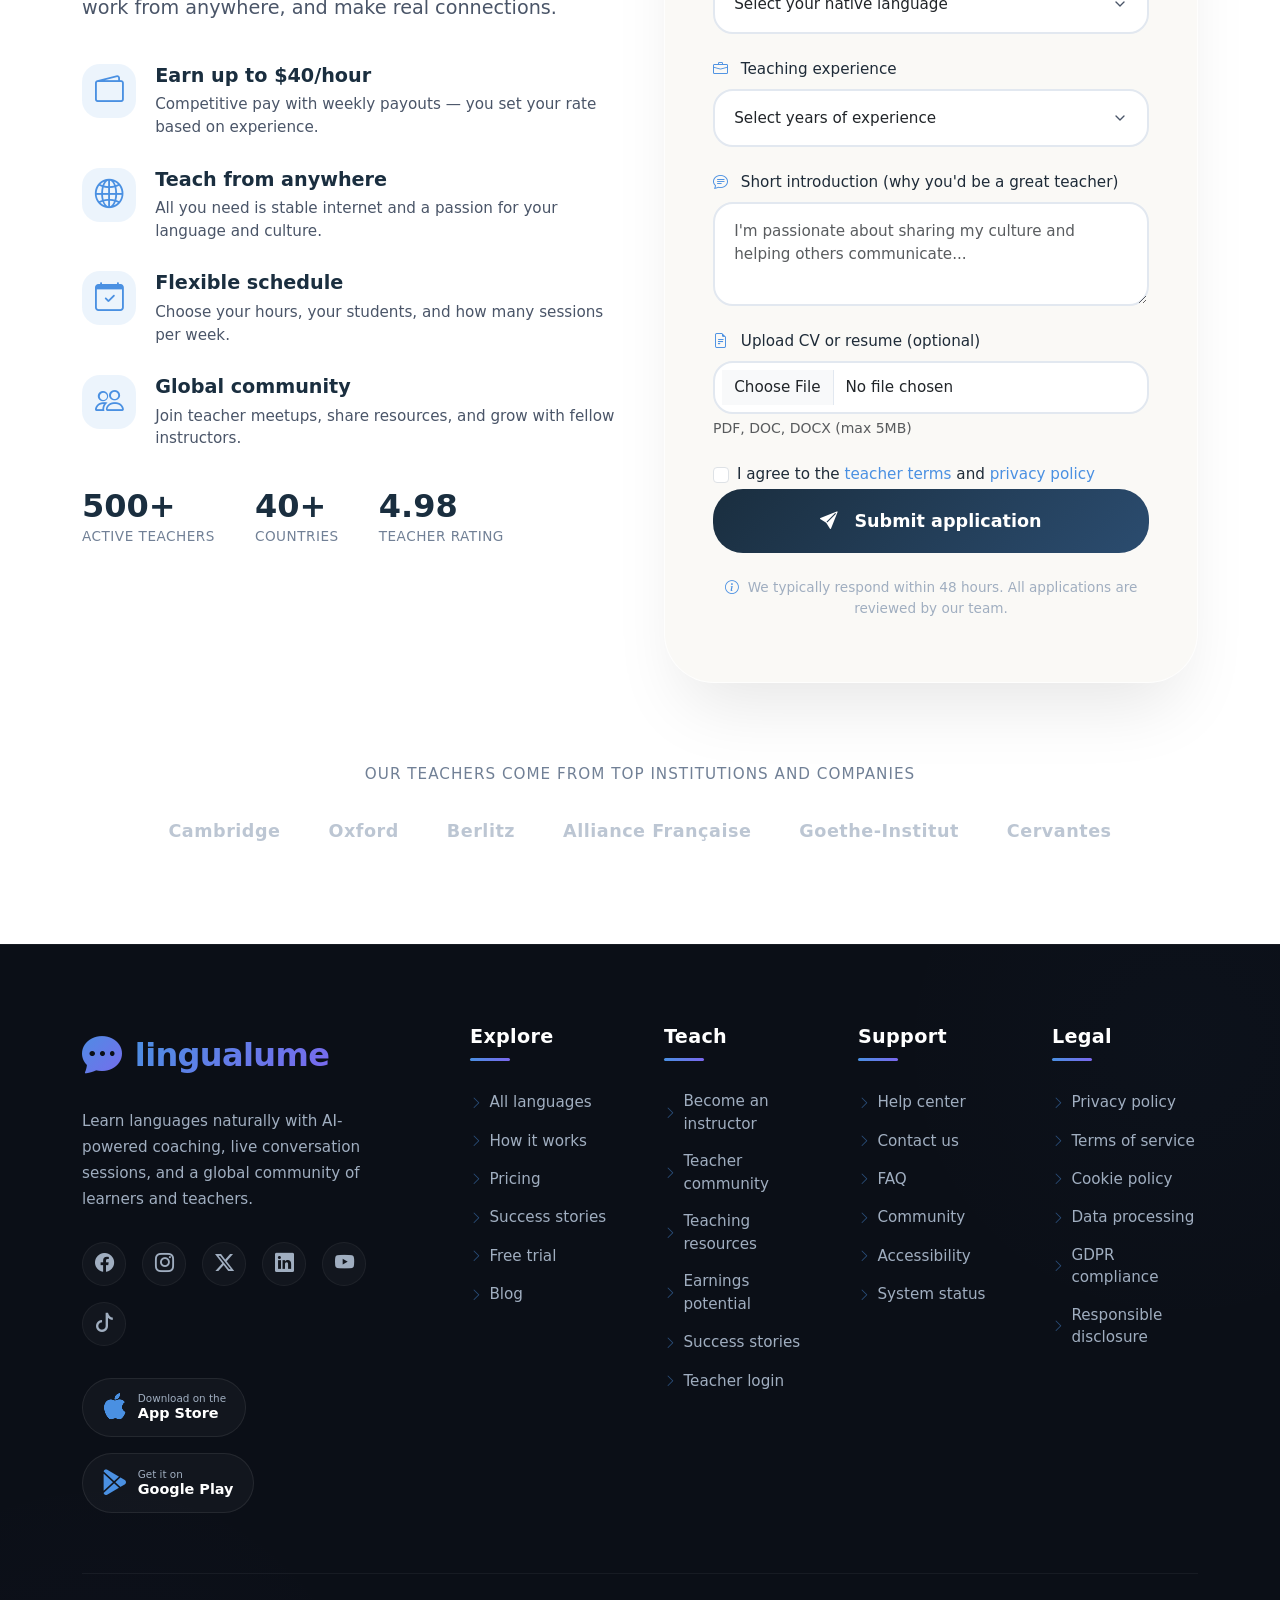
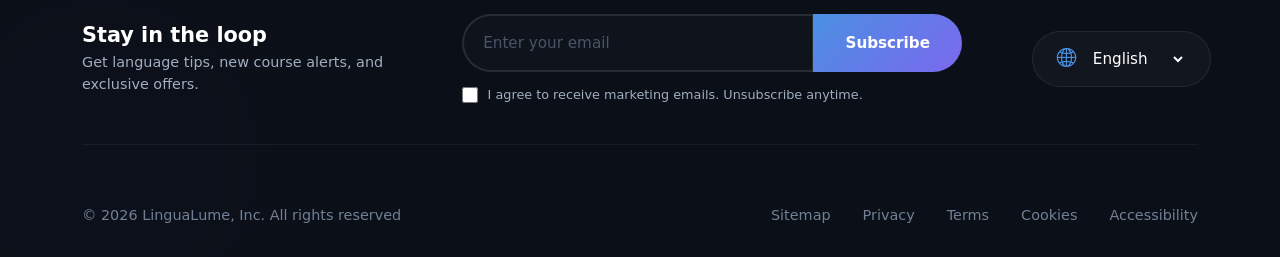
==== commit 9b57c87a: "Update index.html" ====
--- a/index.html
+++ b/index.html
@@ -5,7 +5,7 @@
   <meta name="viewport" content="width=device-width, initial-scale=1.0">
   <title>LinguaFlow · fluent in feeling</title>
 
-<link rel="stylesheet" href="css/style.css">
+<link rel="stylesheet" href="style.css">
   <!-- Bootstrap 5 CSS -->
   <link href="https://cdn.jsdelivr.net/npm/bootstrap@5.3.2/dist/css/bootstrap.min.css" rel="stylesheet">
   <!-- Google Fonts for better typography -->
@@ -1407,4 +1407,4 @@
   });
 </script>
 </body>
-</html>+</html>
--- a/style.css
+++ b/style.css
@@ -0,0 +1,2757 @@
+ 
+    * {
+      margin: 0;
+      padding: 0;
+      box-sizing: border-box;
+    }
+
+    body {
+      font-family: 'Inter', sans-serif;
+      background-color: #faf9f6;
+      overflow-x: hidden;
+    }
+
+    /* ===== PREMIUM NAVIGATION ===== */
+    .navbar-premium {
+      background: rgba(255, 255, 255, 0.72) !important;
+      backdrop-filter: blur(16px) saturate(180%);
+      -webkit-backdrop-filter: blur(16px) saturate(180%);
+      border-bottom: 1px solid rgba(255, 255, 255, 0.3);
+      box-shadow: 0 4px 30px rgba(0, 0, 0, 0.03);
+      padding: 1rem 0;
+      transition: all 0.3s ease;
+    }
+
+    .navbar-premium.scrolled {
+      background: rgba(255, 255, 255, 0.92) !important;
+      box-shadow: 0 8px 40px rgba(0, 0, 0, 0.05);
+    }
+
+    .navbar-premium .navbar-brand {
+      font-weight: 700;
+      font-size: 1.75rem;
+      letter-spacing: -0.02em;
+      background: linear-gradient(135deg, #1a2e3f, #2b4c6f);
+      -webkit-background-clip: text;
+      -webkit-text-fill-color: transparent;
+      background-clip: text;
+    }
+
+    .navbar-premium .nav-link {
+      color: #1e2b38 !important;
+      font-weight: 500;
+      font-size: 1rem;
+      margin: 0 1rem;
+      padding: 0.5rem 0 !important;
+      position: relative;
+      transition: 0.2s;
+    }
+
+    .navbar-premium .nav-link::after {
+      content: '';
+      position: absolute;
+      bottom: 0;
+      left: 0;
+      width: 0;
+      height: 2.5px;
+      background: linear-gradient(90deg, #4a90e2, #7b68ee);
+      transition: width 0.25s ease;
+    }
+
+    .navbar-premium .nav-link:hover::after,
+    .navbar-premium .nav-link.active::after {
+      width: 100%;
+    }
+
+    .navbar-premium .nav-link.active {
+      font-weight: 600;
+      color: #2b4c6f !important;
+    }
+
+    .btn-nav-cta {
+      background: linear-gradient(135deg, #1e2b38, #2c3e50);
+      color: white !important;
+      border-radius: 40px;
+      padding: 0.6rem 1.8rem !important;
+      font-weight: 600;
+      letter-spacing: 0.3px;
+      border: none;
+      box-shadow: 0 10px 20px -8px rgba(0,40,80,0.3);
+      transition: all 0.25s;
+    }
+
+    .btn-nav-cta:hover {
+      transform: translateY(-2px);
+      box-shadow: 0 15px 25px -8px rgba(0,40,80,0.4);
+      background: linear-gradient(135deg, #243746, #334b61);
+    }
+
+    /* ===== HERO SECTION (extends under nav) ===== */
+    .hero-wrapper {
+      position: relative;
+      margin-top: 1em; /* pulls hero under navbar */
+      z-index: 1;
+    }
+
+    /* modern carousel - minimal, elegant */
+    .carousel-modern {
+      height: 100vh;
+      min-height: 700px;
+    }
+
+    .carousel-modern .carousel-item {
+      height: 100vh;
+      min-height: 700px;
+      background-size: cover;
+      background-position: center;
+      position: relative;
+    }
+
+    /* soft gradient overlay - more subtle */
+    .carousel-modern .carousel-item::before {
+      content: '';
+      position: absolute;
+      top: 0;
+      left: 0;
+      width: 100%;
+      height: 100%;
+      background: linear-gradient(115deg, rgba(0,8,20,0.4) 0%, rgba(0,30,50,0.2) 50%, rgba(0,0,0,0.1) 100%);
+      z-index: 2;
+      pointer-events: none;
+    }
+
+    /* slide backgrounds - premium unsplash */
+    .slide-1 { 
+      background-image: url('https://images.unsplash.com/photo-1522202176988-66273c2fd55f?q=80&w=2071&auto=format&fit=crop'); 
+      background-color: #0e1c2ca1;
+      background-blend-mode: multiply;
+    }
+    .slide-2 { 
+      background-image: url('https://images.unsplash.com/photo-1557804506-669a67965ba0?q=80&w=2074&auto=format&fit=crop'); 
+      background-color: #0e1c2ca1;
+      background-blend-mode: multiply;
+    }
+    .slide-3 { 
+      background-image: url('https://images.unsplash.com/photo-1524178232363-1fb2b075b655?q=80&w=2070&auto=format&fit=crop'); 
+      background-color: #0e1c2ca1;
+      background-blend-mode: multiply;
+    }
+
+    /* caption container - modern centered */
+    .carousel-caption-premium {
+      position: absolute;
+      top: 0;
+      left: 0;
+      width: 100%;
+      height: 100%;
+      display: flex;
+      align-items: center;
+      justify-content: center;
+      z-index: 10;
+      color: white;
+      padding: 0 2rem;
+      pointer-events: none;
+    }
+
+    .carousel-caption-premium .container {
+      pointer-events: auto;
+      max-width: 1000px;
+      margin-top: 3rem; /* slight adjustment for nav overlap */
+    }
+
+    /* floating badge - micro interaction */
+    .language-badge {
+      display: inline-block;
+      background: rgba(255,255,255,0.15);
+      backdrop-filter: blur(10px);
+      border: 1px solid rgba(255,255,255,0.25);
+      border-radius: 60px;
+      padding: 0.5rem 1.5rem;
+      font-size: 0.9rem;
+      font-weight: 500;
+      letter-spacing: 0.5px;
+      margin-bottom: 2rem;
+      box-shadow: 0 10px 20px -5px rgba(0,0,0,0.2);
+      animation: fadeInUp 0.8s ease;
+    }
+
+    /* headline - elegant, impactful */
+    .headline-xl {
+      font-size: clamp(3.2rem, 12vw, 5.8rem);
+      font-weight: 800;
+      line-height: 1.1;
+      letter-spacing: -0.03em;
+      text-shadow: 0 2px 25px rgba(0,0,0,0.3);
+      margin-bottom: 1.5rem;
+      animation: fadeInUp 0.8s 0.1s ease both;
+    }
+
+    .headline-xl .gradient-text {
+      background: linear-gradient(120deg, #fff, #ffe6b0);
+      -webkit-background-clip: text;
+      -webkit-text-fill-color: transparent;
+      background-clip: text;
+    }
+
+    .description {
+      font-size: 1.35rem;
+      font-weight: 350;
+      line-height: 1.6;
+      text-shadow: 0 2px 20px rgba(0,0,0,0.3);
+      margin-bottom: 2.5rem;
+      max-width: 700px;
+      margin-left: auto;
+      margin-right: auto;
+      color: rgba(255,255,255,0.95);
+      animation: fadeInUp 0.8s 0.2s ease both;
+    }
+
+    /* button group - modern floating */
+    .btn-group-premium {
+      display: flex;
+      gap: 1.2rem;
+      justify-content: center;
+      flex-wrap: wrap;
+      animation: fadeInUp 0.8s 0.3s ease both;
+    }
+
+    .btn-premium-primary {
+      background: white;
+      color: #0e1c2c;
+      border: none;
+      padding: 1rem 2.8rem;
+      border-radius: 60px;
+      font-weight: 700;
+      font-size: 1.1rem;
+      box-shadow: 0 25px 35px -10px rgba(0, 20, 40, 0.4);
+      transition: all 0.25s;
+      display: inline-flex;
+      align-items: center;
+      gap: 0.7rem;
+    }
+
+    .btn-premium-primary:hover {
+      transform: scale(1.04) translateY(-3px);
+      box-shadow: 0 30px 45px -8px #00000050;
+      background: #f8f9ff;
+    }
+
+    .btn-premium-secondary {
+      background: transparent;
+      border: 2px solid rgba(255,255,255,0.7);
+      backdrop-filter: blur(8px);
+      color: white;
+      padding: 1rem 2.8rem;
+      border-radius: 60px;
+      font-weight: 600;
+      font-size: 1.1rem;
+      transition: all 0.25s;
+      display: inline-flex;
+      align-items: center;
+      gap: 0.7rem;
+    }
+
+    .btn-premium-secondary:hover {
+      background: rgba(255,255,255,0.1);
+      border-color: white;
+      transform: translateY(-3px);
+      box-shadow: 0 20px 30px -8px rgba(0,0,0,0.3);
+    }
+
+    /* carousel controls - minimal, thin */
+    .carousel-control-prev, .carousel-control-next {
+      width: 5%;
+      opacity: 0.7;
+      transition: 0.2s;
+    }
+
+    .carousel-control-prev:hover, .carousel-control-next:hover {
+      opacity: 1;
+    }
+
+    .carousel-control-prev-icon, .carousel-control-next-icon {
+      background-color: rgba(0,0,0,0.2);
+      backdrop-filter: blur(4px);
+      border-radius: 50%;
+      padding: 1.5rem;
+      background-size: 1.5rem;
+      border: 1px solid rgba(255,255,255,0.3);
+    }
+
+    /* indicators - refined line */
+    .carousel-indicators {
+      margin-bottom: 3rem;
+      gap: 0.8rem;
+    }
+
+    .carousel-indicators button {
+      width: 48px !important;
+      height: 4px !important;
+      border-radius: 4px !important;
+      background-color: rgba(255,255,255,0.5) !important;
+      border: none !important;
+      transition: all 0.3s;
+    }
+
+    .carousel-indicators button.active {
+      width: 72px !important;
+      background-color: white !important;
+      box-shadow: 0 0 15px #fffaee;
+    }
+
+    /* animations */
+    @keyframes fadeInUp {
+      from { opacity: 0; transform: translateY(30px); }
+      to { opacity: 1; transform: translateY(0); }
+    }
+
+    /* floating stats - subtle ux upgrade */
+    .floating-stats {
+      position: absolute;
+      bottom: 2rem;
+      right: 2rem;
+      z-index: 30;
+      background: rgba(255,255,255,0.1);
+      backdrop-filter: blur(12px);
+      border: 1px solid rgba(255,255,255,0.15);
+      border-radius: 60px;
+      padding: 0.7rem 1.8rem;
+      color: white;
+      font-weight: 500;
+      font-size: 0.95rem;
+      pointer-events: none;
+      animation: fadeIn 1s 1s both;
+    }
+
+    @keyframes fadeIn {
+      from { opacity: 0; }
+      to { opacity: 1; }
+    }
+
+    /* ===== ABOUT SECTION (4 pictures layout) ===== */
+    .about-section {
+      padding: 120px 0;
+      background: #faf9f6;
+      position: relative;
+      overflow: hidden;
+    }
+
+    .about-section::before {
+      content: '';
+      position: absolute;
+      top: 0;
+      left: 0;
+      width: 100%;
+      height: 100%;
+      background: radial-gradient(circle at 0% 50%, rgba(74, 144, 226, 0.03) 0%, transparent 50%);
+      pointer-events: none;
+    }
+
+    .about-badge {
+      display: inline-block;
+      background: linear-gradient(135deg, #4a90e2, #7b68ee);
+      color: white;
+      padding: 0.5rem 1.5rem;
+      border-radius: 60px;
+      font-size: 0.9rem;
+      font-weight: 600;
+      letter-spacing: 0.5px;
+      margin-bottom: 1.5rem;
+      box-shadow: 0 10px 20px -5px rgba(74, 144, 226, 0.3);
+    }
+
+    .about-title {
+      font-size: 2.8rem;
+      font-weight: 700;
+      line-height: 1.2;
+      margin-bottom: 1.5rem;
+      color: #1a2e3f;
+    }
+
+    .about-title .gradient-text {
+      background: linear-gradient(135deg, #4a90e2, #7b68ee);
+      -webkit-background-clip: text;
+      -webkit-text-fill-color: transparent;
+      background-clip: text;
+    }
+
+    .about-text {
+      font-size: 1.1rem;
+      line-height: 1.8;
+      color: #4a5568;
+      margin-bottom: 2rem;
+    }
+
+    .about-features {
+      list-style: none;
+      padding: 0;
+      margin: 0 0 2rem 0;
+    }
+
+    .about-features li {
+      display: flex;
+      align-items: center;
+      gap: 1rem;
+      margin-bottom: 1rem;
+      font-size: 1rem;
+      color: #2d3748;
+    }
+
+    .about-features li i {
+      color: #4a90e2;
+      font-size: 1.25rem;
+      background: rgba(74, 144, 226, 0.1);
+      padding: 0.5rem;
+      border-radius: 50%;
+    }
+
+    .about-stats {
+      display: flex;
+      gap: 2.5rem;
+      margin-top: 2rem;
+    }
+
+    .stat-item {
+      text-align: left;
+    }
+
+    .stat-number {
+      font-size: 2rem;
+      font-weight: 700;
+      color: #1a2e3f;
+      line-height: 1;
+      margin-bottom: 0.25rem;
+    }
+
+    .stat-label {
+      font-size: 0.9rem;
+      color: #718096;
+      text-transform: uppercase;
+      letter-spacing: 0.5px;
+    }
+
+    /* Image grid layout - 4 pictures */
+    .about-image-grid {
+      position: relative;
+      height: 500px;
+      width: 100%;
+    }
+
+    .grid-item {
+      position: absolute;
+      border-radius: 20px;
+      overflow: hidden;
+      box-shadow: 0 20px 40px -10px rgba(0,0,0,0.15);
+      transition: all 0.3s ease;
+      border: 3px solid white;
+    }
+
+    .grid-item:hover {
+      transform: translateY(-10px);
+      box-shadow: 0 30px 60px -10px rgba(74, 144, 226, 0.3);
+    }
+
+    .grid-item img {
+      width: 100%;
+      height: 100%;
+      object-fit: cover;
+      transition: all 0.5s ease;
+    }
+
+    .grid-item:hover img {
+      transform: scale(1.1);
+    }
+
+    .grid-item-1 {
+      top: 0;
+      left: 0;
+      width: 55%;
+      height: 280px;
+      z-index: 2;
+    }
+
+    .grid-item-2 {
+      top: 0;
+      right: 0;
+      width: 40%;
+      height: 200px;
+      z-index: 1;
+    }
+
+    .grid-item-3 {
+      bottom: 0;
+      left: 0;
+      width: 45%;
+      height: 200px;
+      z-index: 1;
+    }
+
+    .grid-item-4 {
+      bottom: 0;
+      right: 0;
+      width: 50%;
+      height: 260px;
+      z-index: 2;
+    }
+
+    /* responsive fine-tune */
+    @media (max-width: 768px) {
+      .hero-wrapper { margin-top: 2em; }
+      .headline-xl { font-size: 3rem; }
+      .description { font-size: 1.1rem; }
+      .btn-premium-primary, .btn-premium-secondary { padding: 0.9rem 2rem; font-size: 1rem; }
+      .floating-stats { display: none; }
+      .navbar-premium .nav-link { margin: 0 0.5rem; }
+      
+      .about-section {
+        padding: 60px 0;
+      }
+      .about-title {
+        font-size: 2rem;
+      }
+      .about-image-grid {
+        height: 400px;
+        margin-top: 3rem;
+      }
+      .grid-item-1 { height: 200px; }
+      .grid-item-2 { height: 150px; }
+      .grid-item-3 { height: 150px; }
+      .grid-item-4 { height: 180px; }
+      .about-stats {
+        gap: 1.5rem;
+      }
+    }
+
+    @media (max-width: 576px) {
+      .about-image-grid {
+        height: 350px;
+      }
+      .grid-item-1 { height: 160px; }
+      .grid-item-2 { height: 120px; }
+      .grid-item-3 { height: 120px; }
+      .grid-item-4 { height: 140px; }
+    }
+
+    /* demo next section */
+    .next-section {
+      min-height: 200px;
+      background: #faf9f6;
+      display: flex;
+      align-items: center;
+      justify-content: center;
+      color: #1e2b38;
+      font-size: 1.2rem;
+      border-top: 1px solid rgba(0,0,0,0.05);
+    }
+  
+    /* ===== COURSES SECTION - 21 languages (3 rows, 4 columns = 12 per row? Actually 3 rows of 7 to make 21) ===== */
+    .courses-section {
+      padding: 100px 0;
+      background: white;
+      position: relative;
+    }
+
+    .courses-header {
+      text-align: center;
+      margin-bottom: 4rem;
+    }
+
+    .courses-badge {
+      display: inline-block;
+      background: rgba(74, 144, 226, 0.1);
+      color: #4a90e2;
+      padding: 0.5rem 1.5rem;
+      border-radius: 60px;
+      font-size: 0.9rem;
+      font-weight: 600;
+      letter-spacing: 0.5px;
+      margin-bottom: 1.5rem;
+    }
+
+    .courses-title {
+      font-size: 2.8rem;
+      font-weight: 700;
+      color: #1a2e3f;
+      margin-bottom: 1rem;
+    }
+
+    .courses-title .gradient-text {
+      background: linear-gradient(135deg, #4a90e2, #7b68ee);
+      -webkit-background-clip: text;
+      -webkit-text-fill-color: transparent;
+      background-clip: text;
+    }
+
+    .courses-subtitle {
+      font-size: 1.2rem;
+      color: #718096;
+      max-width: 700px;
+      margin: 0 auto;
+    }
+
+    /* Language card styling */
+    .language-card {
+      background: white;
+      border-radius: 24px;
+      overflow: hidden;
+      box-shadow: 0 10px 30px -5px rgba(0, 0, 0, 0.05);
+      transition: all 0.3s ease;
+      margin-bottom: 30px;
+      border: 1px solid rgba(0, 0, 0, 0.03);
+      height: 100%;
+      cursor: pointer;
+      position: relative;
+    }
+
+    .language-card:hover {
+      transform: translateY(-10px);
+      box-shadow: 0 30px 50px -15px rgba(74, 144, 226, 0.3);
+      border-color: rgba(74, 144, 226, 0.2);
+    }
+
+    .card-image-wrapper {
+      height: 160px;
+      overflow: hidden;
+      position: relative;
+    }
+
+    .card-image-wrapper img {
+      width: 100%;
+      height: 100%;
+      object-fit: cover;
+      transition: transform 0.5s ease;
+    }
+
+    .language-card:hover .card-image-wrapper img {
+      transform: scale(1.1);
+    }
+
+    .card-content {
+      padding: 1.5rem 1.25rem 1.25rem;
+      position: relative;
+    }
+
+    .language-name {
+      font-size: 1.4rem;
+      font-weight: 700;
+      margin-bottom: 0.35rem;
+      color: #1a2e3f;
+      display: flex;
+      align-items: center;
+      justify-content: space-between;
+    }
+
+    .language-name span {
+      background: linear-gradient(135deg, #4a90e2, #7b68ee);
+      color: white;
+      font-size: 0.7rem;
+      padding: 0.25rem 0.8rem;
+      border-radius: 30px;
+      font-weight: 500;
+      letter-spacing: 0.3px;
+    }
+
+    .native-name {
+      font-size: 0.9rem;
+      color: #a0aec0;
+      margin-bottom: 1rem;
+      font-weight: 400;
+    }
+
+    .language-level {
+      display: flex;
+      align-items: center;
+      gap: 0.5rem;
+      margin-bottom: 1rem;
+      font-size: 0.85rem;
+      color: #4a5568;
+    }
+
+    .language-level i {
+      color: #fbbf24;
+    }
+
+    .language-level .level-bar {
+      flex: 1;
+      height: 4px;
+      background: #e2e8f0;
+      border-radius: 4px;
+      overflow: hidden;
+    }
+
+    .level-bar-fill {
+      height: 100%;
+      width: 75%;
+      background: linear-gradient(90deg, #4a90e2, #7b68ee);
+      border-radius: 4px;
+    }
+
+    .card-footer-info {
+      display: flex;
+      justify-content: space-between;
+      align-items: center;
+      margin-top: 1rem;
+      padding-top: 1rem;
+      border-top: 1px solid #edf2f7;
+    }
+
+    .lesson-count {
+      font-size: 0.85rem;
+      color: #718096;
+    }
+
+    .lesson-count i {
+      margin-right: 0.35rem;
+      color: #4a90e2;
+    }
+
+    .start-learning {
+      color: #4a90e2;
+      font-size: 0.9rem;
+      font-weight: 600;
+      text-decoration: none;
+      display: flex;
+      align-items: center;
+      gap: 0.35rem;
+      transition: gap 0.2s;
+    }
+
+    .start-learning:hover {
+      gap: 0.7rem;
+      color: #7b68ee;
+    }
+
+
+    /* ===== METHOD & PROMO SECTION ===== */
+.method-section {
+  padding: 120px 0;
+  background: linear-gradient(135deg, #f8faff 0%, #f0f4fa 100%);
+  position: relative;
+  overflow: hidden;
+}
+
+/* decorative background elements */
+.method-section::before {
+  content: '';
+  position: absolute;
+  top: -100px;
+  right: -100px;
+  width: 400px;
+  height: 400px;
+  background: radial-gradient(circle, rgba(74,144,226,0.05) 0%, transparent 70%);
+  border-radius: 50%;
+  pointer-events: none;
+}
+
+.method-section::after {
+  content: '';
+  position: absolute;
+  bottom: -50px;
+  left: -50px;
+  width: 300px;
+  height: 300px;
+  background: radial-gradient(circle, rgba(123,104,238,0.05) 0%, transparent 70%);
+  border-radius: 50%;
+  pointer-events: none;
+}
+
+.method-badge {
+  display: inline-block;
+  background: rgba(74,144,226,0.08);
+  color: #4a90e2;
+  padding: 0.5rem 1.5rem;
+  border-radius: 60px;
+  font-size: 0.9rem;
+  font-weight: 600;
+  letter-spacing: 0.5px;
+  margin-bottom: 1.5rem;
+  border: 1px solid rgba(74,144,226,0.15);
+}
+
+.method-title {
+  font-size: 2.8rem;
+  font-weight: 700;
+  line-height: 1.2;
+  margin-bottom: 1.2rem;
+  color: #1a2e3f;
+}
+
+.method-title .gradient-text {
+  background: linear-gradient(135deg, #4a90e2, #7b68ee);
+  -webkit-background-clip: text;
+  -webkit-text-fill-color: transparent;
+  background-clip: text;
+}
+
+.method-subtitle {
+  font-size: 1.2rem;
+  color: #4a5568;
+  margin-bottom: 3rem;
+  line-height: 1.6;
+  max-width: 90%;
+}
+
+/* method steps - vertical timeline style */
+.method-steps {
+  margin-bottom: 2.5rem;
+}
+
+.method-step {
+  display: flex;
+  gap: 1.2rem;
+  margin-bottom: 2rem;
+  align-items: flex-start;
+}
+
+.step-number {
+  width: 48px;
+  height: 48px;
+  background: linear-gradient(135deg, #4a90e2, #7b68ee);
+  color: white;
+  border-radius: 50%;
+  display: flex;
+  align-items: center;
+  justify-content: center;
+  font-weight: 700;
+  font-size: 1.3rem;
+  box-shadow: 0 10px 20px -5px rgba(74,144,226,0.3);
+  flex-shrink: 0;
+}
+
+.step-content h4 {
+  font-size: 1.3rem;
+  font-weight: 600;
+  margin-bottom: 0.5rem;
+  color: #1e2b38;
+}
+
+.step-content p {
+  color: #4a5568;
+  line-height: 1.6;
+  margin-bottom: 0;
+  font-size: 1rem;
+}
+
+/* trust badges */
+.trust-badges {
+  display: flex;
+  flex-wrap: wrap;
+  gap: 2rem;
+  margin-top: 2rem;
+}
+
+.trust-item {
+  display: flex;
+  align-items: center;
+  gap: 0.6rem;
+  color: #2d3748;
+  font-size: 0.95rem;
+}
+
+.trust-item i {
+  color: #4a90e2;
+  font-size: 1.2rem;
+}
+
+/* right column - promo card */
+.promo-card {
+  background: white;
+  border-radius: 40px;
+  padding: 3rem 2.5rem;
+  box-shadow: 0 40px 70px -15px rgba(0,20,40,0.2);
+  position: relative;
+  z-index: 5;
+  border: 1px solid rgba(255,255,255,0.5);
+  backdrop-filter: blur(5px);
+  margin-bottom: 2rem;
+}
+
+.promo-badge {
+  display: inline-block;
+  background: linear-gradient(135deg, #fbbf24, #f59e0b);
+  color: white;
+  padding: 0.5rem 1.5rem;
+  border-radius: 60px;
+  font-size: 0.85rem;
+  font-weight: 600;
+  letter-spacing: 0.3px;
+  margin-bottom: 1.8rem;
+  box-shadow: 0 10px 20px -8px #f59e0b80;
+}
+
+.promo-title {
+  font-size: 2.2rem;
+  font-weight: 700;
+  line-height: 1.2;
+  margin-bottom: 1.2rem;
+  color: #1a2e3f;
+}
+
+.promo-text {
+  font-size: 1.1rem;
+  color: #4a5568;
+  margin-bottom: 2rem;
+  line-height: 1.6;
+}
+
+/* pricing pill */
+.pricing-pill {
+  background: #f0f4fa;
+  display: inline-flex;
+  align-items: center;
+  gap: 1rem;
+  padding: 0.8rem 1.8rem;
+  border-radius: 60px;
+  margin-bottom: 2.2rem;
+  border: 1px solid rgba(74,144,226,0.15);
+}
+
+.old-price {
+  font-size: 1.2rem;
+  color: #a0aec0;
+  text-decoration: line-through;
+}
+
+.new-price {
+  font-size: 2rem;
+  font-weight: 700;
+  background: linear-gradient(135deg, #4a90e2, #7b68ee);
+  -webkit-background-clip: text;
+  -webkit-text-fill-color: transparent;
+  background-clip: text;
+}
+
+.period {
+  color: #718096;
+  font-size: 0.95rem;
+}
+
+/* promo action buttons */
+.promo-actions {
+  display: flex;
+  gap: 1rem;
+  flex-wrap: wrap;
+  margin-bottom: 1.5rem;
+}
+
+.btn-promo-primary {
+  background: linear-gradient(135deg, #1e2b38, #2c3e50);
+  color: white;
+  padding: 1rem 2.5rem;
+  border-radius: 60px;
+  font-weight: 600;
+  text-decoration: none;
+  display: inline-flex;
+  align-items: center;
+  transition: all 0.25s;
+  box-shadow: 0 20px 30px -10px rgba(0,40,80,0.3);
+}
+
+.btn-promo-primary:hover {
+  transform: translateY(-3px);
+  box-shadow: 0 25px 40px -8px #1a2e3f;
+  background: linear-gradient(135deg, #243746, #334b61);
+  color: white;
+}
+
+.btn-promo-secondary {
+  background: transparent;
+  border: 2px solid #4a90e2;
+  color: #1e2b38;
+  padding: 1rem 2.5rem;
+  border-radius: 60px;
+  font-weight: 600;
+  text-decoration: none;
+  display: inline-flex;
+  align-items: center;
+  transition: all 0.25s;
+}
+
+.btn-promo-secondary:hover {
+  background: rgba(74,144,226,0.05);
+  border-color: #7b68ee;
+  color: #1a2e3f;
+  transform: translateY(-2px);
+}
+
+/* guarantee */
+.guarantee {
+  display: flex;
+  align-items: center;
+  gap: 0.7rem;
+  color: #718096;
+  font-size: 0.9rem;
+  margin-bottom: 2rem;
+  padding-bottom: 2rem;
+  border-bottom: 1px solid #e2e8f0;
+}
+
+.guarantee i {
+  color: #48bb78;
+  font-size: 1.2rem;
+}
+
+/* mini stats row inside promo */
+.promo-stats {
+  display: flex;
+  gap: 2.5rem;
+}
+
+.promo-stat-item {
+  text-align: center;
+}
+
+.promo-stat-item .stat-value {
+  font-size: 1.8rem;
+  font-weight: 700;
+  color: #1a2e3f;
+  line-height: 1;
+  margin-bottom: 0.25rem;
+}
+
+.promo-stat-item .stat-label {
+  font-size: 0.85rem;
+  color: #718096;
+  text-transform: uppercase;
+  letter-spacing: 0.5px;
+}
+
+/* floating testimonial (decorative) */
+.testimonial-float {
+  position: relative;
+  background: white;
+  border-radius: 30px;
+  padding: 1.5rem;
+  box-shadow: 0 20px 40px -15px rgba(0,0,0,0.1);
+  display: flex;
+  align-items: center;
+  gap: 1.2rem;
+  max-width: 90%;
+  margin-left: auto;
+  margin-top: -20px;
+  z-index: 6;
+  border: 1px solid rgba(255,255,255,0.8);
+  backdrop-filter: blur(5px);
+}
+
+.testimonial-float img {
+  width: 60px;
+  height: 60px;
+  border-radius: 50%;
+  object-fit: cover;
+  border: 3px solid white;
+  box-shadow: 0 10px 20px -5px rgba(0,0,0,0.1);
+}
+
+.testimonial-text {
+  flex: 1;
+}
+
+.testimonial-text i {
+  color: #4a90e2;
+  font-size: 1.2rem;
+  opacity: 0.3;
+  margin-bottom: 0.2rem;
+  display: block;
+}
+
+.testimonial-text p {
+  font-size: 0.9rem;
+  color: #2d3748;
+  margin-bottom: 0.3rem;
+  line-height: 1.4;
+  font-style: italic;
+}
+
+.testimonial-text strong {
+  font-size: 0.8rem;
+  color: #4a5568;
+  font-weight: 600;
+}
+
+/* responsive */
+@media (max-width: 768px) {
+  .method-section {
+    padding: 70px 0;
+  }
+  
+  .method-title {
+    font-size: 2.2rem;
+  }
+  
+  .method-subtitle {
+    font-size: 1rem;
+    max-width: 100%;
+  }
+  
+  .step-content h4 {
+    font-size: 1.1rem;
+  }
+  
+  .step-content p {
+    font-size: 0.9rem;
+  }
+  
+  .trust-badges {
+    gap: 1rem;
+    justify-content: space-between;
+  }
+  
+  .trust-item {
+    font-size: 0.8rem;
+  }
+  
+  .promo-card {
+    padding: 2rem 1.5rem;
+  }
+  
+  .promo-title {
+    font-size: 1.8rem;
+  }
+  
+  .pricing-pill {
+    padding: 0.6rem 1.2rem;
+  }
+  
+  .new-price {
+    font-size: 1.5rem;
+  }
+  
+  .btn-promo-primary, .btn-promo-secondary {
+    padding: 0.8rem 1.8rem;
+    font-size: 0.9rem;
+  }
+  
+  .promo-stats {
+    gap: 1.5rem;
+  }
+  
+  .testimonial-float {
+    max-width: 100%;
+    margin-top: 0;
+  }
+}
+
+@media (max-width: 576px) {
+  .method-step {
+    gap: 0.8rem;
+  }
+  
+  .step-number {
+    width: 40px;
+    height: 40px;
+    font-size: 1.1rem;
+  }
+  
+  .trust-badges {
+    flex-direction: column;
+    gap: 0.8rem;
+  }
+  
+  .promo-actions {
+    flex-direction: column;
+  }
+  
+  .btn-promo-primary, .btn-promo-secondary {
+    width: 100%;
+    justify-content: center;
+  }
+}
+
+
+
+/* ===== PROMO FEATURES SECTION ===== */
+.promo-features-section {
+  padding: 100px 0;
+  background: white;
+  position: relative;
+  overflow: hidden;
+}
+
+/* subtle background decoration */
+.promo-features-section::before {
+  content: '';
+  position: absolute;
+  top: -200px;
+  right: -200px;
+  width: 600px;
+  height: 600px;
+  background: radial-gradient(circle, rgba(74,144,226,0.02) 0%, transparent 70%);
+  border-radius: 50%;
+  pointer-events: none;
+}
+
+.promo-features-section::after {
+  content: '';
+  position: absolute;
+  bottom: -200px;
+  left: -200px;
+  width: 600px;
+  height: 600px;
+  background: radial-gradient(circle, rgba(123,104,238,0.02) 0%, transparent 70%);
+  border-radius: 50%;
+  pointer-events: none;
+}
+
+/* section header */
+.section-header {
+  margin-bottom: 4rem;
+  position: relative;
+  z-index: 2;
+}
+
+.features-badge {
+  display: inline-block;
+  background: linear-gradient(135deg, #4a90e2, #7b68ee);
+  color: white;
+  padding: 0.6rem 1.8rem;
+  border-radius: 60px;
+  font-size: 0.9rem;
+  font-weight: 600;
+  letter-spacing: 0.5px;
+  margin-bottom: 1.5rem;
+  box-shadow: 0 10px 25px -8px rgba(74,144,226,0.4);
+}
+
+.features-title {
+  font-size: 3rem;
+  font-weight: 700;
+  line-height: 1.2;
+  margin-bottom: 1.2rem;
+  color: #1a2e3f;
+}
+
+.features-title .gradient-text {
+  background: linear-gradient(135deg, #4a90e2, #7b68ee);
+  -webkit-background-clip: text;
+  -webkit-text-fill-color: transparent;
+  background-clip: text;
+}
+
+.features-subtitle {
+  font-size: 1.2rem;
+  color: #4a5568;
+  max-width: 700px;
+  margin: 0 auto;
+  line-height: 1.6;
+}
+
+/* features grid */
+.features-grid {
+  position: relative;
+  z-index: 2;
+  margin-bottom: 3rem;
+}
+
+/* feature card styling */
+.feature-card {
+  background: #faf9f6;
+  border-radius: 30px;
+  padding: 2rem 1.8rem;
+  height: 100%;
+  transition: all 0.3s ease;
+  border: 1px solid rgba(255,255,255,0.5);
+  box-shadow: 0 10px 30px -10px rgba(0,0,0,0.03);
+  position: relative;
+  overflow: hidden;
+}
+
+.feature-card::before {
+  content: '';
+  position: absolute;
+  top: 0;
+  left: 0;
+  width: 100%;
+  height: 4px;
+  background: linear-gradient(90deg, #4a90e2, #7b68ee);
+  opacity: 0;
+  transition: opacity 0.3s ease;
+}
+
+.feature-card:hover {
+  transform: translateY(-8px);
+  box-shadow: 0 30px 50px -20px rgba(74,144,226,0.2);
+  background: white;
+  border-color: rgba(74,144,226,0.1);
+}
+
+.feature-card:hover::before {
+  opacity: 1;
+}
+
+.feature-icon {
+  width: 70px;
+  height: 70px;
+  background: linear-gradient(135deg, #4a90e2, #7b68ee);
+  border-radius: 20px;
+  display: flex;
+  align-items: center;
+  justify-content: center;
+  margin-bottom: 1.8rem;
+  box-shadow: 0 15px 25px -8px rgba(74,144,226,0.4);
+}
+
+.feature-icon i {
+  font-size: 2.2rem;
+  color: white;
+}
+
+.feature-title {
+  font-size: 1.3rem;
+  font-weight: 700;
+  line-height: 1.3;
+  margin-bottom: 1rem;
+  color: #1a2e3f;
+}
+
+.feature-description {
+  font-size: 0.95rem;
+  color: #4a5568;
+  line-height: 1.6;
+  margin-bottom: 0;
+}
+
+/* bottom CTA banner */
+.features-cta-banner {
+  background: linear-gradient(135deg, #1a2e3f, #2b4c6f);
+  border-radius: 40px;
+  padding: 3rem 4rem;
+  margin-top: 4rem;
+  position: relative;
+  z-index: 5;
+  overflow: hidden;
+  box-shadow: 0 30px 60px -15px rgba(0,20,40,0.3);
+}
+
+.features-cta-banner::before {
+  content: '';
+  position: absolute;
+  top: -50px;
+  right: -50px;
+  width: 300px;
+  height: 300px;
+  background: radial-gradient(circle, rgba(255,255,255,0.1) 0%, transparent 70%);
+  border-radius: 50%;
+  pointer-events: none;
+}
+
+.features-cta-banner::after {
+  content: '';
+  position: absolute;
+  bottom: -50px;
+  left: -50px;
+  width: 250px;
+  height: 250px;
+  background: radial-gradient(circle, rgba(74,144,226,0.2) 0%, transparent 70%);
+  border-radius: 50%;
+  pointer-events: none;
+}
+
+.banner-title {
+  font-size: 1.8rem;
+  font-weight: 700;
+  color: white;
+  margin-bottom: 0.5rem;
+  position: relative;
+  z-index: 2;
+}
+
+.banner-text {
+  font-size: 1.1rem;
+  color: rgba(255,255,255,0.8);
+  margin-bottom: 0;
+  position: relative;
+  z-index: 2;
+}
+
+.btn-banner-cta {
+  display: inline-flex;
+  align-items: center;
+  background: white;
+  color: #1a2e3f;
+  padding: 1.2rem 3rem;
+  border-radius: 60px;
+  font-weight: 700;
+  font-size: 1.1rem;
+  text-decoration: none;
+  transition: all 0.25s;
+  box-shadow: 0 20px 30px -10px rgba(0,0,0,0.2);
+  position: relative;
+  z-index: 2;
+}
+
+.btn-banner-cta:hover {
+  transform: scale(1.05) translateY(-3px);
+  box-shadow: 0 25px 40px -8px rgba(0,0,0,0.3);
+  background: #f8f9ff;
+}
+
+/* responsive */
+@media (max-width: 992px) {
+  .features-title {
+    font-size: 2.5rem;
+  }
+  
+  .features-cta-banner {
+    padding: 2.5rem;
+    text-align: center;
+  }
+  
+  .btn-banner-cta {
+    margin-top: 1.5rem;
+  }
+}
+
+@media (max-width: 768px) {
+  .promo-features-section {
+    padding: 70px 0;
+  }
+  
+  .features-title {
+    font-size: 2rem;
+  }
+  
+  .features-subtitle {
+    font-size: 1rem;
+  }
+  
+  .feature-card {
+    padding: 1.5rem;
+  }
+  
+  .feature-icon {
+    width: 60px;
+    height: 60px;
+  }
+  
+  .feature-icon i {
+    font-size: 1.8rem;
+  }
+  
+  .feature-title {
+    font-size: 1.1rem;
+  }
+  
+  .features-cta-banner {
+    padding: 2rem;
+  }
+  
+  .banner-title {
+    font-size: 1.5rem;
+  }
+  
+  .banner-text {
+    font-size: 1rem;
+  }
+  
+  .btn-banner-cta {
+    padding: 1rem 2rem;
+    font-size: 1rem;
+  }
+}
+
+@media (max-width: 576px) {
+  .features-title {
+    font-size: 1.8rem;
+  }
+  
+  .feature-card {
+    text-align: center;
+  }
+  
+  .feature-icon {
+    margin-left: auto;
+    margin-right: auto;
+  }
+}
+
+
+
+/* ===== TESTIMONIALS SECTION ===== */
+.testimonials-section {
+  padding: 100px 0;
+  background: linear-gradient(135deg, #f8faff 0%, #f0f4fa 100%);
+  position: relative;
+  overflow: hidden;
+}
+
+/* background decoration */
+.testimonials-section::before {
+  content: '';
+  position: absolute;
+  top: -150px;
+  left: -150px;
+  width: 500px;
+  height: 500px;
+  background: radial-gradient(circle, rgba(74,144,226,0.03) 0%, transparent 70%);
+  border-radius: 50%;
+  pointer-events: none;
+}
+
+.testimonials-section::after {
+  content: '';
+  position: absolute;
+  bottom: -150px;
+  right: -150px;
+  width: 500px;
+  height: 500px;
+  background: radial-gradient(circle, rgba(123,104,238,0.03) 0%, transparent 70%);
+  border-radius: 50%;
+  pointer-events: none;
+}
+
+/* header */
+.testimonials-badge {
+  display: inline-block;
+  background: rgba(74,144,226,0.1);
+  color: #4a90e2;
+  padding: 0.5rem 1.8rem;
+  border-radius: 60px;
+  font-size: 0.9rem;
+  font-weight: 600;
+  letter-spacing: 0.5px;
+  margin-bottom: 1.5rem;
+  border: 1px solid rgba(74,144,226,0.2);
+}
+
+.testimonials-title {
+  font-size: 2.8rem;
+  font-weight: 700;
+  line-height: 1.2;
+  margin-bottom: 1rem;
+  color: #1a2e3f;
+}
+
+.testimonials-title .gradient-text {
+  background: linear-gradient(135deg, #4a90e2, #7b68ee);
+  -webkit-background-clip: text;
+  -webkit-text-fill-color: transparent;
+  background-clip: text;
+}
+
+.testimonials-subtitle {
+  font-size: 1.2rem;
+  color: #4a5568;
+  margin-bottom: 3rem;
+}
+
+/* featured testimonial */
+.featured-testimonial {
+  background: white;
+  border-radius: 50px;
+  padding: 3rem;
+  margin-bottom: 4rem;
+  box-shadow: 0 30px 60px -20px rgba(0,20,40,0.15);
+  border: 1px solid rgba(255,255,255,0.8);
+  position: relative;
+  z-index: 5;
+}
+
+.featured-image {
+  position: relative;
+  width: fit-content;
+  margin: 0 auto;
+}
+
+.featured-image img {
+  width: 200px;
+  height: 200px;
+  border-radius: 50%;
+  object-fit: cover;
+  border: 5px solid white;
+  box-shadow: 0 20px 40px -10px rgba(0,0,0,0.2);
+}
+
+.featured-flags {
+  position: absolute;
+  bottom: 10px;
+  right: -10px;
+  background: white;
+  padding: 0.5rem 1rem;
+  border-radius: 40px;
+  box-shadow: 0 10px 20px -5px rgba(0,0,0,0.1);
+  display: flex;
+  gap: 0.3rem;
+  font-size: 1.2rem;
+}
+
+.featured-content {
+  position: relative;
+  padding-left: 2rem;
+}
+
+.featured-quote {
+  font-size: 4rem;
+  color: #4a90e2;
+  opacity: 0.2;
+  position: absolute;
+  top: -20px;
+  left: -10px;
+}
+
+.featured-text {
+  font-size: 1.3rem;
+  line-height: 1.7;
+  color: #2d3748;
+  font-style: italic;
+  margin-bottom: 1.5rem;
+  position: relative;
+  z-index: 2;
+}
+
+.featured-author strong {
+  display: block;
+  font-size: 1.2rem;
+  color: #1a2e3f;
+  margin-bottom: 0.2rem;
+}
+
+.featured-author span {
+  color: #718096;
+  font-size: 0.95rem;
+  display: block;
+  margin-bottom: 0.5rem;
+}
+
+.author-rating i {
+  color: #fbbf24;
+  font-size: 1.1rem;
+  margin-right: 0.2rem;
+}
+
+/* testimonial cards grid */
+.testimonial-grid {
+  margin-bottom: 3rem;
+}
+
+.testimonial-card {
+  background: white;
+  border-radius: 30px;
+  padding: 2rem;
+  height: 100%;
+  transition: all 0.3s ease;
+  border: 1px solid rgba(0,0,0,0.02);
+  box-shadow: 0 15px 35px -15px rgba(0,0,0,0.05);
+}
+
+.testimonial-card:hover {
+  transform: translateY(-8px);
+  box-shadow: 0 30px 50px -20px rgba(74,144,226,0.2);
+  border-color: rgba(74,144,226,0.1);
+}
+
+.card-header {
+  display: flex;
+  align-items: center;
+  gap: 1rem;
+  margin-bottom: 1.2rem;
+}
+
+.card-header img {
+  width: 50px;
+  height: 50px;
+  border-radius: 50%;
+  object-fit: cover;
+  border: 2px solid white;
+  box-shadow: 0 5px 15px -5px rgba(0,0,0,0.1);
+}
+
+.card-author h4 {
+  font-size: 1.1rem;
+  font-weight: 700;
+  margin-bottom: 0.1rem;
+  color: #1a2e3f;
+}
+
+.card-author p {
+  font-size: 0.85rem;
+  color: #718096;
+  margin-bottom: 0;
+}
+
+.card-rating {
+  margin-left: auto;
+  background: #fbbf24;
+  color: white;
+  padding: 0.2rem 0.8rem;
+  border-radius: 30px;
+  font-size: 0.85rem;
+  font-weight: 600;
+}
+
+.card-body {
+  position: relative;
+  margin-bottom: 1rem;
+}
+
+.card-body i {
+  font-size: 1.5rem;
+  color: #4a90e2;
+  opacity: 0.2;
+  position: absolute;
+  top: -5px;
+  left: -5px;
+}
+
+.card-body p {
+  font-size: 0.95rem;
+  line-height: 1.6;
+  color: #4a5568;
+  margin-bottom: 0;
+  position: relative;
+  z-index: 2;
+  padding-left: 1rem;
+}
+
+.card-footer {
+  display: flex;
+  align-items: center;
+  gap: 0.8rem;
+  padding-top: 1rem;
+  border-top: 1px solid #edf2f7;
+}
+
+.card-footer .flag {
+  font-size: 1.5rem;
+}
+
+.card-footer .level {
+  font-size: 0.85rem;
+  color: #4a90e2;
+  font-weight: 600;
+  background: rgba(74,144,226,0.1);
+  padding: 0.2rem 1rem;
+  border-radius: 30px;
+}
+
+/* stats bar */
+.testimonials-stats {
+  background: white;
+  border-radius: 60px;
+  padding: 2.5rem;
+  margin: 3rem 0;
+  box-shadow: 0 20px 40px -15px rgba(0,0,0,0.05);
+  border: 1px solid rgba(255,255,255,0.5);
+}
+
+.testimonials-stats .stat-item {
+  text-align: center;
+}
+
+.testimonials-stats .stat-number {
+  font-size: 2.5rem;
+  font-weight: 800;
+  background: linear-gradient(135deg, #4a90e2, #7b68ee);
+  -webkit-background-clip: text;
+  -webkit-text-fill-color: transparent;
+  background-clip: text;
+  line-height: 1;
+  margin-bottom: 0.3rem;
+}
+
+.testimonials-stats .stat-label {
+  font-size: 0.95rem;
+  color: #718096;
+  text-transform: uppercase;
+  letter-spacing: 0.5px;
+}
+
+/* CTA button */
+.btn-testimonial-cta {
+  display: inline-flex;
+  align-items: center;
+  background: linear-gradient(135deg, #1a2e3f, #2b4c6f);
+  color: white;
+  padding: 1.2rem 3.5rem;
+  border-radius: 60px;
+  font-weight: 600;
+  font-size: 1.1rem;
+  text-decoration: none;
+  transition: all 0.25s;
+  box-shadow: 0 20px 30px -10px rgba(0,20,40,0.3);
+  margin-top: 1rem;
+}
+
+.btn-testimonial-cta:hover {
+  transform: translateY(-3px);
+  box-shadow: 0 25px 40px -8px #1a2e3f;
+  background: linear-gradient(135deg, #243746, #334b61);
+  color: white;
+}
+
+/* responsive */
+@media (max-width: 992px) {
+  .testimonials-title {
+    font-size: 2.3rem;
+  }
+  
+  .featured-testimonial {
+    padding: 2rem;
+  }
+  
+  .featured-text {
+    font-size: 1.1rem;
+    margin-top: 1rem;
+  }
+  
+  .featured-content {
+    padding-left: 0;
+  }
+  
+  .featured-quote {
+    font-size: 3rem;
+    top: -10px;
+  }
+}
+
+@media (max-width: 768px) {
+  .testimonials-section {
+    padding: 60px 0;
+  }
+  
+  .testimonials-title {
+    font-size: 2rem;
+  }
+  
+  .testimonials-subtitle {
+    font-size: 1rem;
+  }
+  
+  .featured-testimonial {
+    padding: 1.5rem;
+  }
+  
+  .featured-image img {
+    width: 150px;
+    height: 150px;
+  }
+  
+  .featured-text {
+    font-size: 1rem;
+  }
+  
+  .testimonial-card {
+    padding: 1.5rem;
+  }
+  
+  .testimonials-stats {
+    padding: 1.5rem;
+  }
+  
+  .testimonials-stats .stat-number {
+    font-size: 2rem;
+  }
+  
+  .btn-testimonial-cta {
+    padding: 1rem 2.5rem;
+    font-size: 1rem;
+  }
+}
+
+@media (max-width: 576px) {
+  .featured-flags {
+    right: 50%;
+    transform: translateX(50%);
+    bottom: -10px;
+  }
+  
+  .card-header {
+    flex-wrap: wrap;
+  }
+  
+  .card-rating {
+    margin-left: 0;
+  }
+  
+  .testimonials-stats .stat-item {
+    margin-bottom: 1rem;
+  }
+}
+
+
+/* ===== APPLY TO TEACH SECTION ===== */
+.teach-section {
+  padding: 100px 0;
+  background: white;
+  position: relative;
+  overflow: hidden;
+}
+
+/* background decoration */
+.teach-section::before {
+  content: '';
+  position: absolute;
+  top: -200px;
+  right: -200px;
+  width: 600px;
+  height: 600px;
+  background: radial-gradient(circle, rgba(74,144,226,0.02) 0%, transparent 70%);
+  border-radius: 50%;
+  pointer-events: none;
+}
+
+/* left column */
+.teach-badge {
+  display: inline-block;
+  background: linear-gradient(135deg, #4a90e2, #7b68ee);
+  color: white;
+  padding: 0.5rem 1.8rem;
+  border-radius: 60px;
+  font-size: 0.9rem;
+  font-weight: 600;
+  letter-spacing: 0.5px;
+  margin-bottom: 1.5rem;
+  box-shadow: 0 10px 25px -8px rgba(74,144,226,0.4);
+}
+
+.teach-title {
+  font-size: 3rem;
+  font-weight: 700;
+  line-height: 1.2;
+  margin-bottom: 1.2rem;
+  color: #1a2e3f;
+}
+
+.teach-title .gradient-text {
+  background: linear-gradient(135deg, #4a90e2, #7b68ee);
+  -webkit-background-clip: text;
+  -webkit-text-fill-color: transparent;
+  background-clip: text;
+}
+
+.teach-subtitle {
+  font-size: 1.2rem;
+  color: #4a5568;
+  margin-bottom: 2.5rem;
+  line-height: 1.6;
+  max-width: 90%;
+}
+
+/* benefits list */
+.teach-benefits {
+  margin-bottom: 2.5rem;
+}
+
+.benefit-item {
+  display: flex;
+  gap: 1.2rem;
+  margin-bottom: 1.8rem;
+  align-items: flex-start;
+}
+
+.benefit-icon {
+  width: 54px;
+  height: 54px;
+  background: rgba(74,144,226,0.1);
+  border-radius: 18px;
+  display: flex;
+  align-items: center;
+  justify-content: center;
+  flex-shrink: 0;
+}
+
+.benefit-icon i {
+  font-size: 1.8rem;
+  color: #4a90e2;
+}
+
+.benefit-content h4 {
+  font-size: 1.2rem;
+  font-weight: 700;
+  margin-bottom: 0.4rem;
+  color: #1a2e3f;
+}
+
+.benefit-content p {
+  font-size: 0.95rem;
+  color: #4a5568;
+  line-height: 1.5;
+  margin-bottom: 0;
+}
+
+/* teacher stats */
+.teacher-stats {
+  display: flex;
+  gap: 2.5rem;
+  margin-top: 2rem;
+}
+
+.teacher-stats .stat-item {
+  text-align: left;
+}
+
+.teacher-stats .stat-number {
+  font-size: 2rem;
+  font-weight: 700;
+  color: #1a2e3f;
+  line-height: 1;
+  margin-bottom: 0.25rem;
+}
+
+.teacher-stats .stat-label {
+  font-size: 0.85rem;
+  color: #718096;
+  text-transform: uppercase;
+  letter-spacing: 0.5px;
+}
+
+/* right column - application form */
+.teach-form-card {
+  background: #faf9f6;
+  border-radius: 50px;
+  padding: 3rem;
+  box-shadow: 0 40px 70px -20px rgba(0,0,0,0.1);
+  border: 1px solid rgba(255,255,255,0.8);
+  position: relative;
+  z-index: 5;
+}
+
+.form-title {
+  font-size: 2rem;
+  font-weight: 700;
+  color: #1a2e3f;
+  margin-bottom: 0.5rem;
+}
+
+.form-subtitle {
+  font-size: 1rem;
+  color: #718096;
+  margin-bottom: 2rem;
+}
+
+/* form styling */
+.teach-form .form-group {
+  margin-bottom: 1.5rem;
+}
+
+.teach-form label {
+  display: block;
+  margin-bottom: 0.5rem;
+  font-weight: 500;
+  color: #1e2b38;
+  font-size: 0.95rem;
+}
+
+.teach-form label i {
+  color: #4a90e2;
+  margin-right: 0.5rem;
+}
+
+.teach-form .form-control {
+  width: 100%;
+  padding: 1rem 1.2rem;
+  border: 2px solid #e2e8f0;
+  border-radius: 20px;
+  font-size: 0.95rem;
+  transition: all 0.2s;
+  background: white;
+}
+
+.teach-form .form-control:focus {
+  outline: none;
+  border-color: #4a90e2;
+  box-shadow: 0 0 0 4px rgba(74,144,226,0.1);
+}
+
+.teach-form select.form-control {
+  appearance: none;
+  background-image: url("data:image/svg+xml,%3Csvg xmlns='http://www.w3.org/2000/svg' width='16' height='16' viewBox='0 0 24 24' fill='none' stroke='%234a5568' stroke-width='2' stroke-linecap='round' stroke-linejoin='round'%3E%3Cpolyline points='6 9 12 15 18 9'%3E%3C/polyline%3E%3C/svg%3E");
+  background-repeat: no-repeat;
+  background-position: right 1.2rem center;
+  background-size: 1rem;
+}
+
+.teach-form textarea.form-control {
+  resize: vertical;
+  min-height: 100px;
+}
+
+.teach-form input[type="file"].form-control {
+  padding: 0.8rem 1.2rem;
+  background: white;
+}
+
+.form-text {
+  display: block;
+  margin-top: 0.3rem;
+  font-size: 0.8rem;
+  color: #a0aec0;
+}
+
+/* checkbox */
+.form-check {
+  margin-bottom: 1.8rem;
+  display: flex;
+  align-items: center;
+  gap: 0.5rem;
+}
+
+.form-check-input {
+  width: 1.2rem;
+  height: 1.2rem;
+  accent-color: #4a90e2;
+  margin: 0;
+}
+
+.form-check-label {
+  font-size: 0.95rem;
+  color: #4a5568;
+}
+
+.form-check-label a {
+  color: #4a90e2;
+  text-decoration: none;
+  font-weight: 500;
+}
+
+.form-check-label a:hover {
+  text-decoration: underline;
+}
+
+/* submit button */
+.btn-submit-application {
+  width: 100%;
+  background: linear-gradient(135deg, #1a2e3f, #2b4c6f);
+  color: white;
+  padding: 1.2rem;
+  border: none;
+  border-radius: 30px;
+  font-weight: 700;
+  font-size: 1.1rem;
+  display: flex;
+  align-items: center;
+  justify-content: center;
+  gap: 0.5rem;
+  transition: all 0.25s;
+  cursor: pointer;
+}
+
+.btn-submit-application:hover {
+  transform: translateY(-3px);
+  box-shadow: 0 20px 30px -10px rgba(0,20,40,0.3);
+  background: linear-gradient(135deg, #243746, #334b61);
+}
+
+.application-note {
+  font-size: 0.85rem;
+  color: #a0aec0;
+  margin-top: 1.5rem;
+  text-align: center;
+}
+
+.application-note i {
+  color: #4a90e2;
+  margin-right: 0.3rem;
+}
+
+/* partner logos */
+.partner-logos {
+  margin-top: 5rem;
+  text-align: center;
+}
+
+.partner-text {
+  font-size: 0.95rem;
+  color: #718096;
+  text-transform: uppercase;
+  letter-spacing: 1px;
+  margin-bottom: 2rem;
+}
+
+.logo-grid {
+  display: flex;
+  flex-wrap: wrap;
+  justify-content: center;
+  align-items: center;
+  gap: 2rem 3rem;
+}
+
+.logo-placeholder {
+  font-size: 1.1rem;
+  font-weight: 600;
+  color: #a0aec0;
+  letter-spacing: 0.5px;
+  opacity: 0.7;
+  transition: opacity 0.2s;
+}
+
+.logo-placeholder:hover {
+  opacity: 1;
+  color: #4a90e2;
+}
+
+/* responsive */
+@media (max-width: 992px) {
+  .teach-title {
+    font-size: 2.5rem;
+  }
+  
+  .teach-subtitle {
+    max-width: 100%;
+  }
+  
+  .teach-form-card {
+    padding: 2.5rem;
+  }
+  
+  .teacher-stats {
+    gap: 1.5rem;
+  }
+}
+
+@media (max-width: 768px) {
+  .teach-section {
+    padding: 60px 0;
+  }
+  
+  .teach-title {
+    font-size: 2rem;
+  }
+  
+  .teach-subtitle {
+    font-size: 1rem;
+  }
+  
+  .benefit-item {
+    gap: 0.8rem;
+  }
+  
+  .benefit-icon {
+    width: 48px;
+    height: 48px;
+  }
+  
+  .benefit-icon i {
+    font-size: 1.5rem;
+  }
+  
+  .benefit-content h4 {
+    font-size: 1.1rem;
+  }
+  
+  .teacher-stats .stat-number {
+    font-size: 1.5rem;
+  }
+  
+  .teach-form-card {
+    padding: 2rem;
+    border-radius: 40px;
+  }
+  
+  .form-title {
+    font-size: 1.8rem;
+  }
+  
+  .logo-grid {
+    gap: 1.5rem 2rem;
+  }
+  
+  .logo-placeholder {
+    font-size: 0.9rem;
+  }
+}
+
+@media (max-width: 576px) {
+  .teacher-stats {
+    flex-direction: column;
+    gap: 1rem;
+  }
+  
+  .teach-form .form-control {
+    padding: 0.8rem 1rem;
+  }
+  
+  .btn-submit-application {
+    padding: 1rem;
+    font-size: 1rem;
+  }
+  
+  .logo-grid {
+    flex-direction: column;
+    gap: 1rem;
+  }
+}
+
+/*===== FOOTER SECTION ===== */
+.footer-section {
+  background: #0b0f17;
+  color: #e2e8f0;
+  padding: 80px 0 30px;
+  position: relative;
+  overflow: hidden;
+  border-top: 1px solid rgba(255,255,255,0.05);
+}
+
+/* subtle background pattern */
+.footer-section::before {
+  content: '';
+  position: absolute;
+  top: -200px;
+  right: -200px;
+  width: 600px;
+  height: 600px;
+  background: radial-gradient(circle, rgba(74,144,226,0.02) 0%, transparent 70%);
+  border-radius: 50%;
+  pointer-events: none;
+}
+
+.footer-section::after {
+  content: '';
+  position: absolute;
+  bottom: -200px;
+  left: -200px;
+  width: 600px;
+  height: 600px;
+  background: radial-gradient(circle, rgba(123,104,238,0.02) 0%, transparent 70%);
+  border-radius: 50%;
+  pointer-events: none;
+}
+
+/* main footer area */
+.footer-main {
+  margin-bottom: 60px;
+  position: relative;
+  z-index: 2;
+}
+
+/* brand column */
+.footer-brand {
+  display: flex;
+  align-items: center;
+  gap: 0.8rem;
+  margin-bottom: 1.5rem;
+}
+
+.footer-logo-icon {
+  font-size: 2.5rem;
+  color: #4a90e2;
+  background: linear-gradient(135deg, #4a90e2, #7b68ee);
+  -webkit-background-clip: text;
+  -webkit-text-fill-color: transparent;
+  background-clip: text;
+}
+
+.footer-logo-text {
+  font-size: 2rem;
+  font-weight: 700;
+  background: linear-gradient(135deg, #4a90e2, #7b68ee);
+  -webkit-background-clip: text;
+  -webkit-text-fill-color: transparent;
+  background-clip: text;
+  letter-spacing: -0.02em;
+}
+
+.footer-description {
+  color: #a0aec0;
+  line-height: 1.7;
+  margin-bottom: 1.8rem;
+  font-size: 0.95rem;
+  max-width: 90%;
+}
+
+/* social links */
+.social-links {
+  display: flex;
+  gap: 1rem;
+  margin-bottom: 2rem;
+  flex-wrap: wrap;
+}
+
+.social-link {
+  width: 44px;
+  height: 44px;
+  background: rgba(255,255,255,0.03);
+  border-radius: 50%;
+  display: flex;
+  align-items: center;
+  justify-content: center;
+  color: #a0aec0;
+  font-size: 1.2rem;
+  transition: all 0.25s;
+  border: 1px solid rgba(255,255,255,0.05);
+}
+
+.social-link:hover {
+  background: linear-gradient(135deg, #4a90e2, #7b68ee);
+  color: white;
+  transform: translateY(-3px);
+  border-color: transparent;
+  box-shadow: 0 10px 20px -8px rgba(74,144,226,0.4);
+}
+
+/* app badges */
+.app-badges {
+  display: flex;
+  gap: 1rem;
+  flex-wrap: wrap;
+}
+
+.app-badge {
+  display: flex;
+  align-items: center;
+  gap: 0.6rem;
+  background: rgba(255,255,255,0.03);
+  border: 1px solid rgba(255,255,255,0.08);
+  padding: 0.6rem 1.2rem;
+  border-radius: 40px;
+  text-decoration: none;
+  color: white;
+  transition: all 0.25s;
+}
+
+.app-badge i {
+  font-size: 1.6rem;
+  color: #4a90e2;
+}
+
+.app-badge:hover {
+  background: rgba(74,144,226,0.1);
+  border-color: #4a90e2;
+  transform: translateY(-2px);
+}
+
+.badge-text {
+  display: flex;
+  flex-direction: column;
+}
+
+.badge-text small {
+  font-size: 0.65rem;
+  color: #a0aec0;
+  line-height: 1.2;
+}
+
+.badge-text strong {
+  font-size: 0.9rem;
+  color: white;
+  line-height: 1.2;
+}
+
+/* footer headings */
+.footer-heading {
+  color: white;
+  font-size: 1.2rem;
+  font-weight: 600;
+  margin-bottom: 1.8rem;
+  letter-spacing: 0.3px;
+  position: relative;
+  padding-bottom: 0.8rem;
+}
+
+.footer-heading::after {
+  content: '';
+  position: absolute;
+  bottom: 0;
+  left: 0;
+  width: 40px;
+  height: 3px;
+  background: linear-gradient(90deg, #4a90e2, #7b68ee);
+  border-radius: 3px;
+}
+
+/* footer links */
+.footer-links {
+  list-style: none;
+  padding: 0;
+  margin: 0;
+}
+
+.footer-links li {
+  margin-bottom: 0.9rem;
+}
+
+.footer-links a {
+  color: #a0aec0;
+  text-decoration: none;
+  font-size: 0.95rem;
+  transition: all 0.2s;
+  display: inline-flex;
+  align-items: center;
+  gap: 0.4rem;
+}
+
+.footer-links a i {
+  font-size: 0.8rem;
+  color: #4a90e2;
+  opacity: 0.5;
+  transition: opacity 0.2s;
+}
+
+.footer-links a:hover {
+  color: white;
+  transform: translateX(5px);
+}
+
+.footer-links a:hover i {
+  opacity: 1;
+}
+
+/* newsletter section */
+.footer-newsletter {
+  padding: 40px 0;
+  border-top: 1px solid rgba(255,255,255,0.05);
+  border-bottom: 1px solid rgba(255,255,255,0.05);
+  margin-bottom: 30px;
+  position: relative;
+  z-index: 2;
+}
+
+.newsletter-title {
+  color: white;
+  font-size: 1.3rem;
+  font-weight: 600;
+  margin-bottom: 0.3rem;
+}
+
+.newsletter-text {
+  color: #a0aec0;
+  font-size: 0.9rem;
+  margin-bottom: 0;
+}
+
+.newsletter-form {
+  max-width: 500px;
+}
+
+.input-group {
+  display: flex;
+  margin-bottom: 0.8rem;
+}
+
+.newsletter-input {
+  flex: 1;
+  padding: 1rem 1.2rem;
+  border: 2px solid rgba(255,255,255,0.1);
+  border-radius: 60px 0 0 60px;
+  background: rgba(255,255,255,0.02);
+  color: white;
+  font-size: 0.95rem;
+  transition: all 0.25s;
+}
+
+.newsletter-input:focus {
+  outline: none;
+  border-color: #4a90e2;
+  background: rgba(255,255,255,0.05);
+}
+
+.newsletter-input::placeholder {
+  color: #4a5568;
+}
+
+.newsletter-btn {
+  padding: 1rem 2rem;
+  background: linear-gradient(135deg, #4a90e2, #7b68ee);
+  color: white;
+  border: none;
+  border-radius: 0 60px 60px 0;
+  font-weight: 600;
+  font-size: 0.95rem;
+  cursor: pointer;
+  transition: all 0.25s;
+  white-space: nowrap;
+}
+
+.newsletter-btn:hover {
+  transform: translateX(3px);
+  box-shadow: -5px 0 20px rgba(74,144,226,0.3);
+}
+
+.newsletter-checkbox {
+  display: flex;
+  align-items: center;
+  gap: 0.6rem;
+}
+
+.newsletter-checkbox input {
+  width: 1rem;
+  height: 1rem;
+  accent-color: #4a90e2;
+}
+
+.newsletter-checkbox label {
+  color: #a0aec0;
+  font-size: 0.8rem;
+}
+
+/* language selector */
+.language-selector {
+  display: inline-flex;
+  align-items: center;
+  gap: 0.8rem;
+  background: rgba(255,255,255,0.03);
+  padding: 0.8rem 1.5rem;
+  border-radius: 40px;
+  border: 1px solid rgba(255,255,255,0.08);
+}
+
+.language-selector i {
+  color: #4a90e2;
+  font-size: 1.2rem;
+}
+
+.language-select {
+  background: transparent;
+  border: none;
+  color: white;
+  font-size: 0.95rem;
+  cursor: pointer;
+  outline: none;
+}
+
+.language-select option {
+  background: #0b0f17;
+  color: white;
+}
+
+/* bottom footer */
+.footer-bottom {
+  padding-top: 30px;
+  position: relative;
+  z-index: 2;
+}
+
+.copyright {
+  color: #718096;
+  font-size: 0.9rem;
+  margin-bottom: 0;
+}
+
+.copyright i {
+  color: #ff6b6b;
+}
+
+.footer-bottom-links {
+  display: flex;
+  gap: 2rem;
+  justify-content: flex-end;
+  flex-wrap: wrap;
+}
+
+.footer-bottom-links a {
+  color: #718096;
+  text-decoration: none;
+  font-size: 0.9rem;
+  transition: color 0.2s;
+}
+
+.footer-bottom-links a:hover {
+  color: #4a90e2;
+}
+
+/* responsive */
+@media (max-width: 992px) {
+  .footer-section {
+    padding: 60px 0 30px;
+  }
+  
+  .footer-description {
+    max-width: 100%;
+  }
+  
+  .footer-newsletter .col-lg-4,
+  .footer-newsletter .col-lg-6,
+  .footer-newsletter .col-lg-2 {
+    margin-bottom: 1.5rem;
+  }
+  
+  .language-selector {
+    display: inline-flex;
+  }
+}
+
+@media (max-width: 768px) {
+  .footer-main {
+    margin-bottom: 40px;
+  }
+  
+  .footer-heading {
+    margin-top: 1rem;
+  }
+  
+  .newsletter-form {
+    max-width: 100%;
+  }
+  
+  .footer-bottom-links {
+    justify-content: flex-start;
+    gap: 1.5rem;
+    margin-top: 1rem;
+  }
+  
+  .copyright {
+    text-align: center;
+  }
+}
+
+@media (max-width: 576px) {
+  .social-links {
+    justify-content: center;
+  }
+  
+  .app-badges {
+    justify-content: center;
+  }
+  
+  .footer-brand {
+    justify-content: center;
+  }
+  
+  .footer-description {
+    text-align: center;
+    margin-left: auto;
+    margin-right: auto;
+  }
+  
+  .footer-heading::after {
+    left: 50%;
+    transform: translateX(-50%);
+  }
+  
+  .footer-heading {
+    text-align: center;
+  }
+  
+  .footer-links {
+    text-align: center;
+  }
+  
+  .footer-links a {
+    justify-content: center;
+    width: 100%;
+  }
+  
+  .input-group {
+    flex-direction: column;
+    gap: 0.5rem;
+  }
+  
+  .newsletter-input {
+    border-radius: 60px;
+  }
+  
+  .newsletter-btn {
+    border-radius: 60px;
+    width: 100%;
+  }
+  
+  .newsletter-checkbox {
+    justify-content: center;
+  }
+  
+  .language-selector {
+    width: 100%;
+    justify-content: center;
+  }
+  
+  .footer-bottom-links {
+    justify-content: center;
+  }
+}
+
+
+
+
+
+
+   
